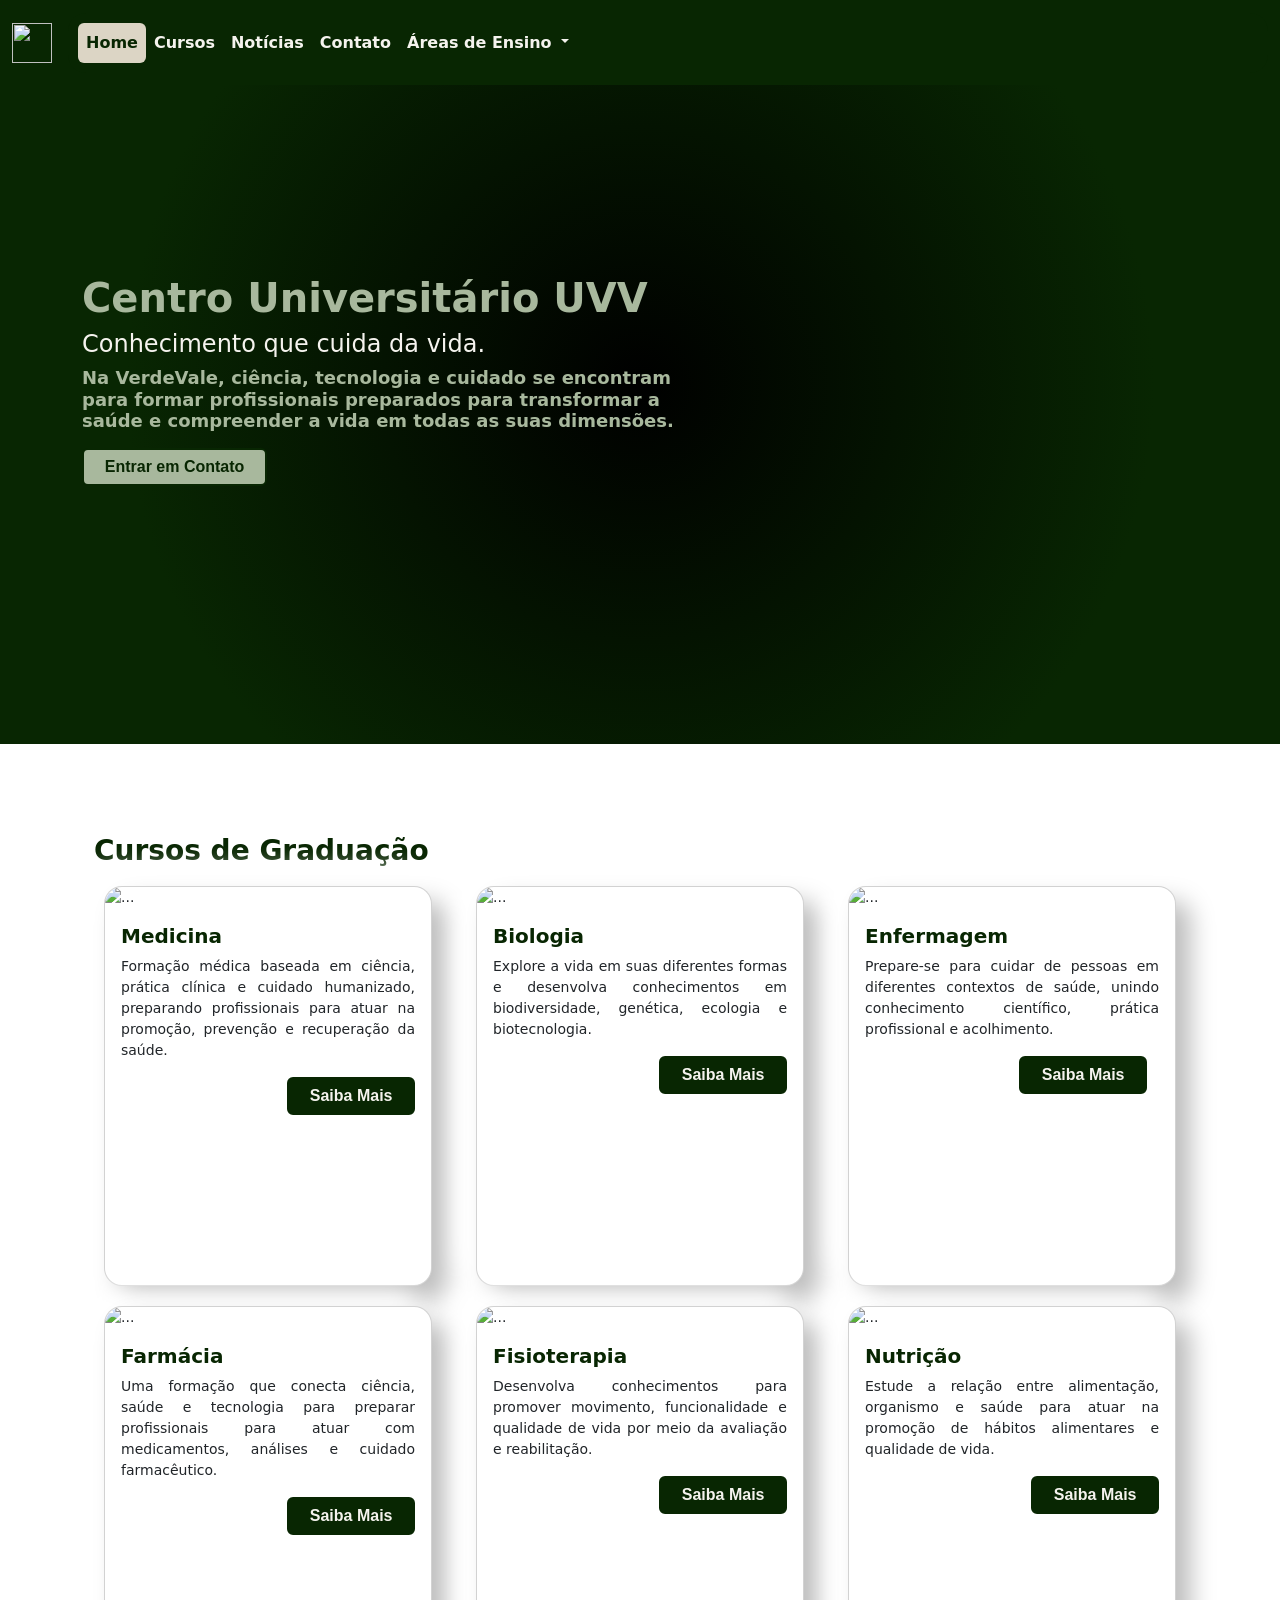
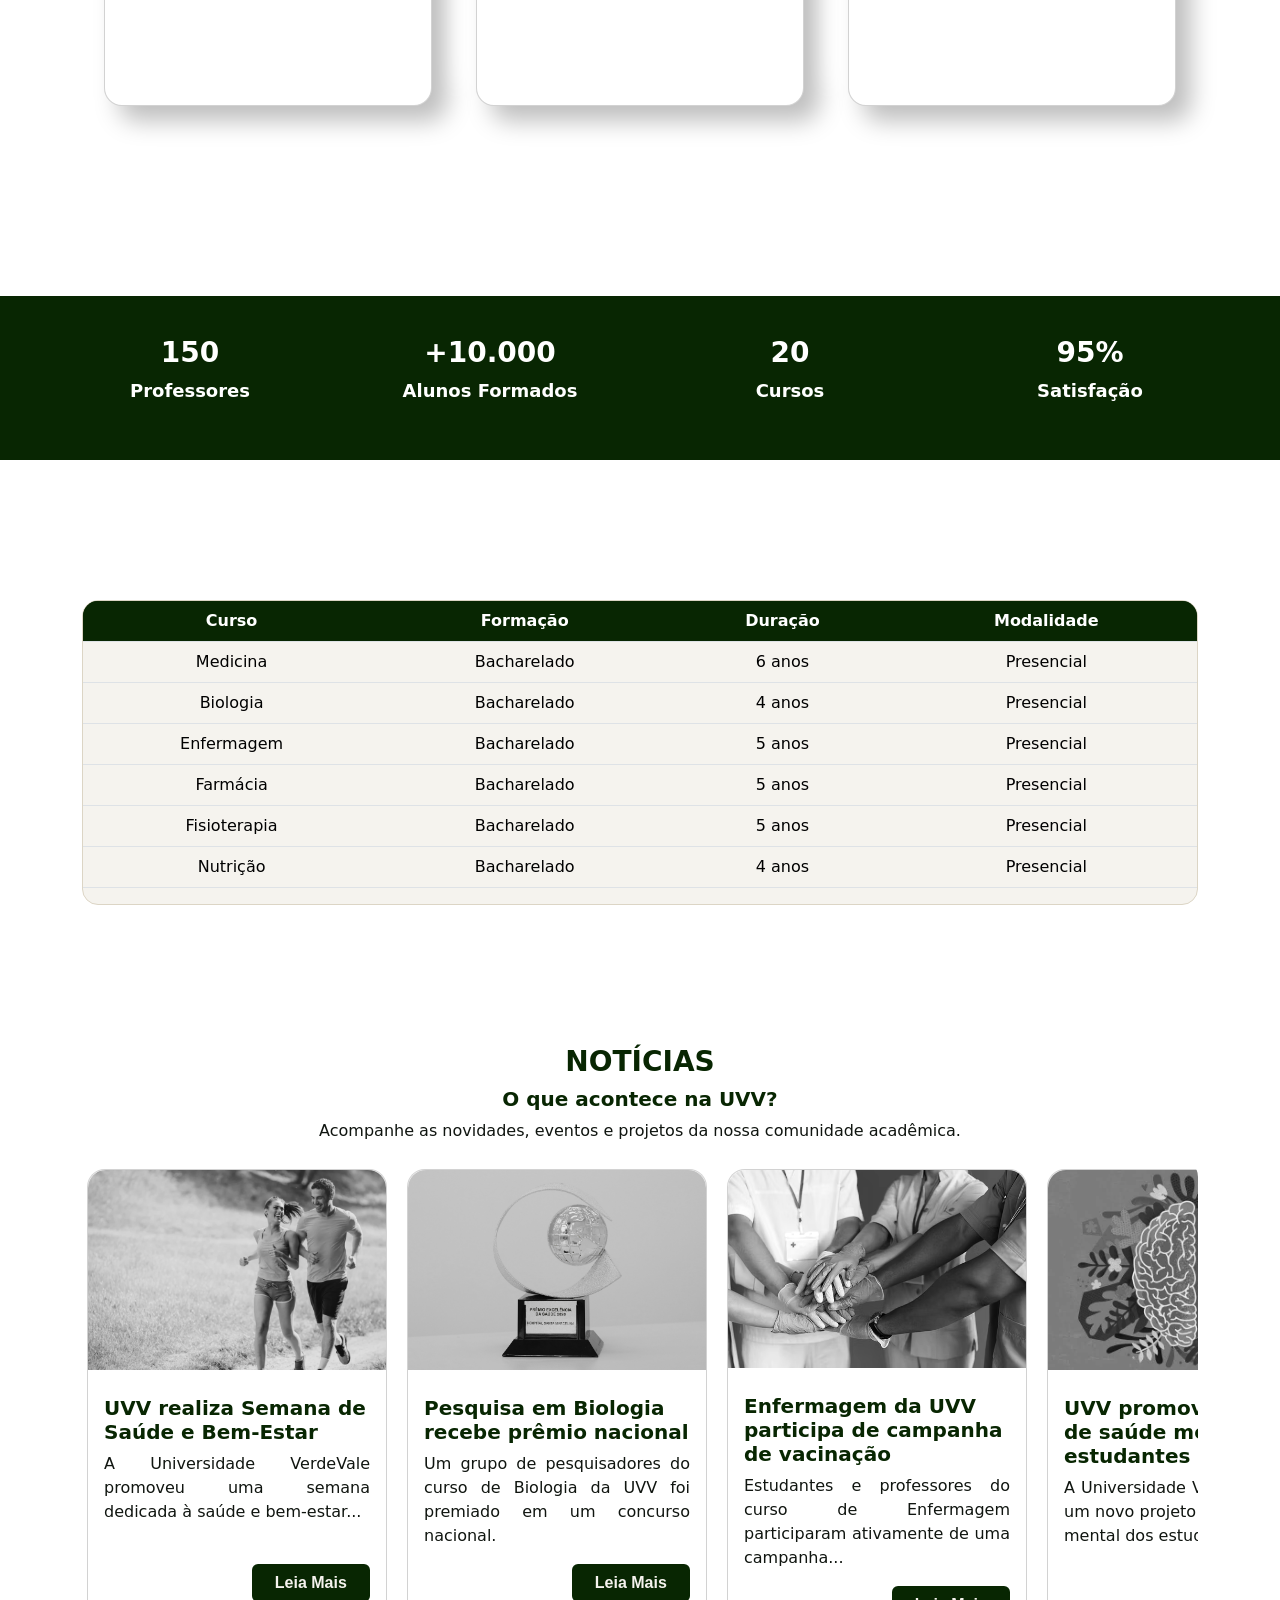
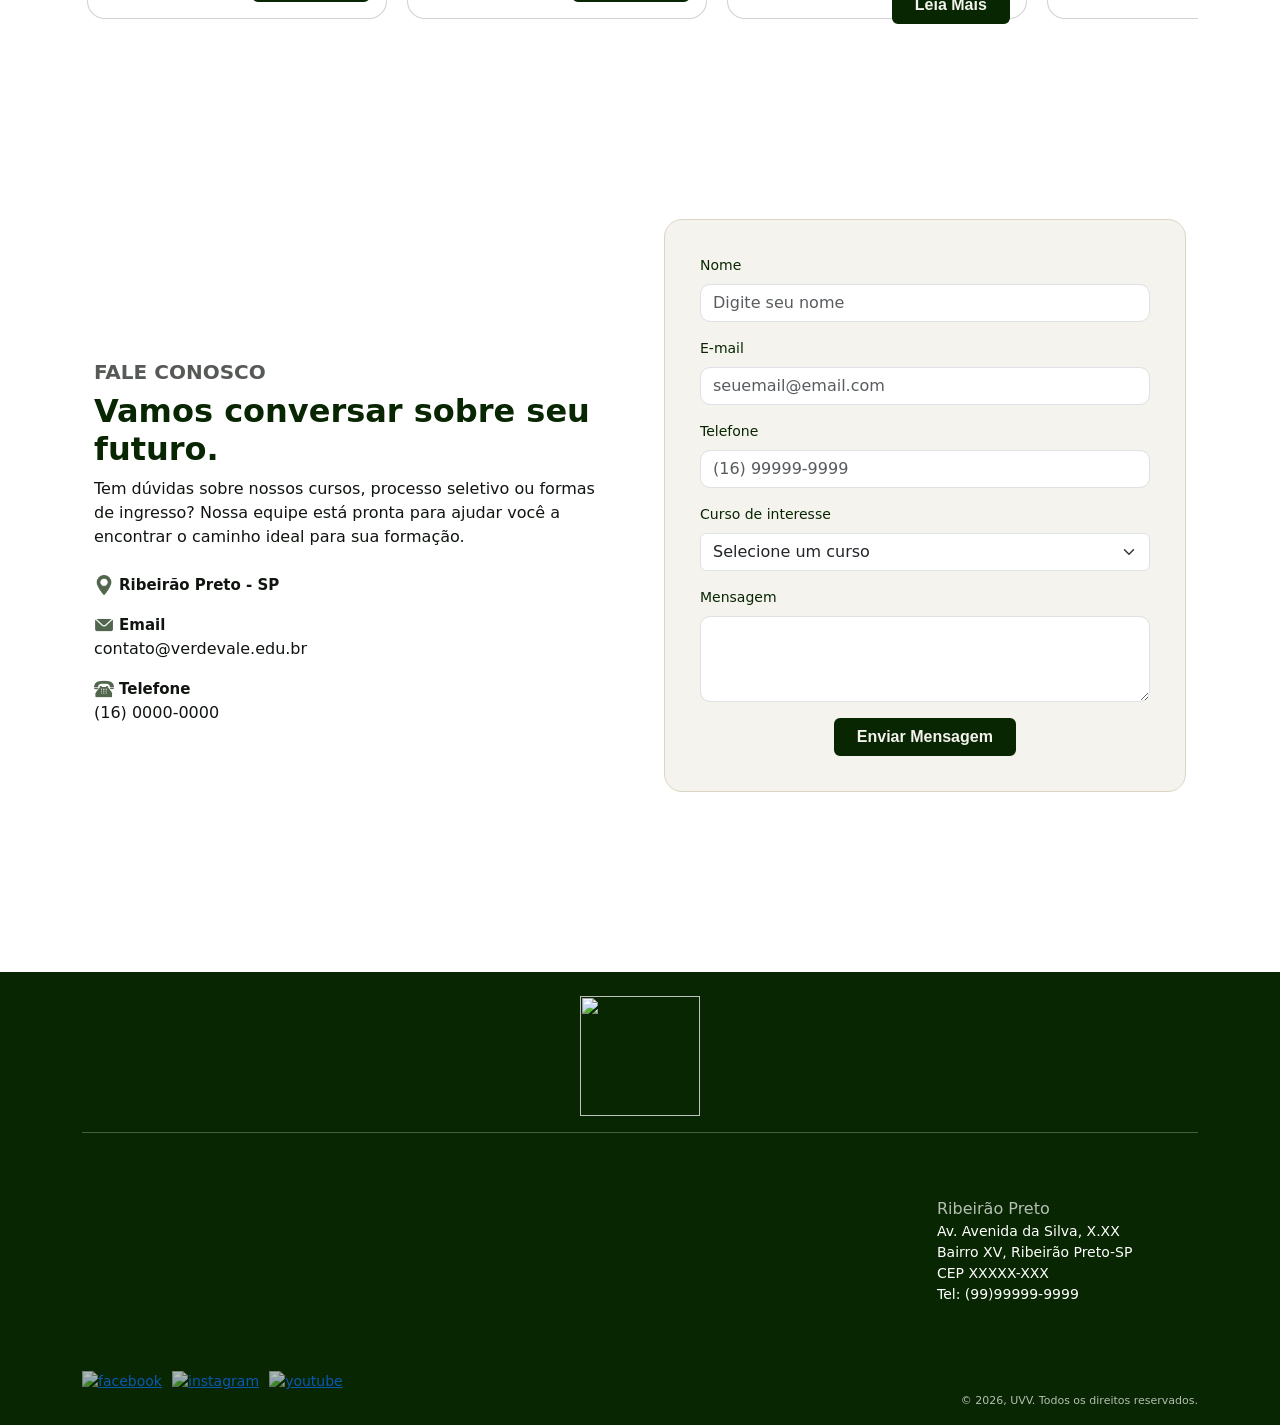
==== index.html @ 76b38386 "sessão notícias + alterações" ====
<!DOCTYPE html>
<html lang="pt-br">
<head>
    <meta charset="UTF-8">
    <meta name="viewport" content="width=device-width, initial-scale=1.0">
    <title>Universidade VerdeVale</title>

      <!--icon pagina-->
          <link rel="icon" type="image/x-icon" href="img/logo_transparent2.ico"/>

  <link rel="preconnect" href="https://fonts.googleapis.com">
  <link rel="preconnect" href="https://fonts.gstatic.com" crossorigin>
  <link href="https://fonts.googleapis.com/css2?family=Changa+One:ital@0;1&family=DM+Serif+Display:ital@0;1&display=swap" rel="stylesheet">

    <!--add bootstrap-->
        <link href="https://cdn.jsdelivr.net/npm/bootstrap@5.3.5/dist/css/bootstrap.min.css" rel="stylesheet" integrity="sha384-SgOJa3DmI69IUzQ2PVdRZhwQ+dy64/BUtbMJw1MZ8t5HZApcHrRKUc4W0kG879m7" crossorigin="anonymous">

        <!--add css -->
        <link rel="stylesheet" href="css/style.css">
</head>
<body>
    <!--navbar-->
    <nav class="navbar fixed-top navbar-expand-lg" id="navbar" data-bs-theme="dark">
  <div class="container-fluid">
    <a class="navbar-brand" href="index.html">
         <img src="img/logo_branca_nav.png" alt="" width="40" height="40"></a>
    <button class="navbar-toggler" type="button" data-bs-toggle="collapse" data-bs-target="#navbarNavDropdown" aria-controls="navbarNavDropdown" aria-expanded="false" aria-label="Toggle navigation">
      <span class="navbar-toggler-icon"></span>
    </button>
    <div class="collapse navbar-collapse" id="navbarNavDropdown">
      <ul class="navbar-nav nav-pills">
        <li class="nav-item">
          <a class="nav-link" aria-current="page" href="#home">Home</a>
        </li>
        <li class="nav-item">
          <a class="nav-link" href="#cursos">Cursos</a>
        </li>
        <li class="nav-item">
          <a class="nav-link" href="#noticias">Notícias</a>
        </li>
         <li class="nav-item">
          <a class="nav-link" href="#contato">Contato</a>
        </li>
        <li class="nav-item dropdown">
          <a class="nav-link dropdown-toggle" href="#" role="button" data-bs-toggle="dropdown" aria-expanded="false">
            Áreas de Ensino
          </a>
          <ul class="dropdown-menu">
            <li><a class="dropdown-item" href="#">Saúde</a></li>
          </ul>
        </li>
      </ul>
    </div>
    </div>
    </nav>
    <!--end navbar-->

    <div data-bs-spy="scroll" data-bs-target="#navbar" data-bs-offset="0" tabindex="0">
    <br/>


    <!--hero section-->
    <div class="hero-section" id="home">
        <div class="container">
            <div class="row align-itens-end">
                <div class="col-md-7">
                    <h1>Centro Universitário UVV</h1>
                    <h4>Conhecimento que cuida da vida.<h4>
                      <p>
                       Na VerdeVale, ciência, tecnologia e cuidado se encontram para formar profissionais preparados para transformar a saúde e compreender a vida em todas as suas dimensões.
                        </p>
                         <a href="#" class="btn btn-primary">Entrar em Contato</a>
                </div>
            </div>
        </div>
    </div>
    <!--end hero section-->

    <!--content-->
     <div class="container">

    <!--cursos -->
    <div class="cursos" id="cursos">

    <div class="container-fluid">
        <div class="row justify-content-center">
            <h3>Cursos de Graduação</h3>


            <!-- Medicina -->
            <div class="col-lg-4 col-md-6">
              <div class="card">
              <img src="img/medicina.jpg" class="card-img-top" alt="...">
              <div class="card-body">
             <h5 class="card-title">Medicina</h5>
             <p class="card-text">Formação médica baseada em ciência, prática clínica e cuidado humanizado, preparando profissionais para atuar na promoção, prevenção e recuperação da saúde.</p>
            <div class="row justify-content-end">
              <div class="col-auto">
             <a href="#" class="btn btn-primary" data-bs-toggle="modal" data-bs-target="#modalMed">Saiba Mais</a>
              </div>
            </div>
            </div>
        </div>
            </div>
            <!--Modal Medicinal-->
            <div class="modal" data-bs-theme="dark" id="modalMed">
                 <div class="modal-dialog modal-dialog-centered">
                <div class="modal-content">
                <div class="modal-header">
                 <h5 class="modal-title">Medicina</h5>
                     <button type="button" class="btn-close" data-bs-dismiss="modal" aria-label="Close"></button>
                 </div>
                <div class="modal-body">
                    <h6>Objetivos:</h6>
                  <p>Formar profissionais capazes de atuar na promoção da saúde, prevenção de doenças, diagnóstico, tratamento e acompanhamento de pacientes, com base científica, ética e humanizada.</p>
                  <h6>Carga Horária:</h6>
                  <p>6 anos — formação em período integral.</p>
                  <h6> Público-Alvo:</h6>
                  <p>Estudantes interessados em saúde, ciências médicas e cuidado com o ser humano, com disposição para uma formação prática e científica.</p>
                  <h6>Descrição:</h6>
                  <p>O curso de Medicina prepara o estudante para compreender o funcionamento do corpo humano, reconhecer diferentes condições de saúde e desenvolver habilidades para atuação em ambientes clínicos e hospitalares. A formação combina conhecimentos teóricos, atividades práticas e experiências de atendimento.</p>
                </div>
              </div>
              </div>
            </div>
            <!--end Modal Medicinal-->
            <!-- end Medicina -->

                <!-- Biologia -->
              <div class="col-lg-4 col-md-6">
              <div class="card">
              <img src="img/biologia.jpg" class="card-img-top" alt="...">
              <div class="card-body">
             <h5 class="card-title">Biologia</h5>
             <p class="card-text">Explore a vida em suas diferentes formas e desenvolva conhecimentos em biodiversidade, genética, ecologia e biotecnologia.</p>
             <div class="row justify-content-end align-items-end">
              <div class="col-auto">
             <a href="#" class="btn btn-primary" data-bs-toggle="modal" data-bs-target="#modalBio">Saiba Mais</a>
              </div>
            </div>
        </div>
            </div>
              </div>

              <!-- Modal Biologia -->
            <div class="modal" data-bs-theme="dark" id="modalBio">
            <div class="modal-dialog modal-dialog-centered">
             <div class="modal-content">
               <div class="modal-header">
                <h5 class="modal-title">Biologia</h5>
                <button type="button" class="btn-close"
                    data-bs-dismiss="modal"
                    aria-label="Close">
                </button>
            </div>
            <div class="modal-body">
                <h6>Objetivos:</h6>
                <p> Formar profissionais capazes de compreender os processos relacionados à vida, atuando em áreas como conservação ambiental, pesquisa, educação, genética, ecologia e biotecnologia.</p>
                <h6>Carga Horária:</h6>
                <p> 4 anos — formação em período integral.</p>
                <h6>Público-Alvo:</h6>
                <p>Estudantes interessados em ciência, natureza, meio ambiente, pesquisa e nos diferentes organismos e processos que compõem a vida.</p>
                <h6>Descrição:</h6>
                <p>O curso de Biologia proporciona uma formação ampla sobre os seres vivos e suas relações com o ambiente. O estudante desenvolve conhecimentos em áreas como zoologia, botânica, genética, microbiologia e ecologia, podendo seguir diferentes caminhos profissionais e acadêmicos.</p>
            </div>
        </div>
    </div>
</div>
        <!-- end Modal Biologia -->
        <!-- end Biologia -->

        <!-- Enfermagem -->
            <div class="col-lg-4 col-md-6">
              <div class="card">
              <img src="img/enfermagem.jpg" class="card-img-top" alt="...">
              <div class="card-body">
             <h5 class="card-title">Enfermagem</h5>
             <p class="card-text">Prepare-se para cuidar de pessoas em diferentes contextos de saúde, unindo conhecimento científico, prática profissional e acolhimento.</p>
             <div class="container">
            <div class="row justify-content-end">
              <div class="col-auto">
             <a href="#" class="btn btn-primary"data-bs-toggle="modal" data-bs-target="#modalEnf">Saiba Mais</a>
              </div>
             </div>
            </div>
        </div>
            </div>
            </div>

            <!-- Modal Enfermagem -->
        <div class="modal" data-bs-theme="dark" id="modalEnf">
            <div class="modal-dialog modal-dialog-centered">
                <div class="modal-content">
                 <div class="modal-header">
                    <h5 class="modal-title">Enfermagem</h5>
                    <button type="button" class="btn-close"
                        data-bs-dismiss="modal"
                        aria-label="Close">
                     </button>
            </div>
            <div class="modal-body">
                <h6>Objetivos:</h6>
                <p>Formar profissionais preparados para prestar assistência integral à saúde, atuando na prevenção de doenças, promoção da saúde, recuperação e cuidado de 		pacientes.</p>
                <h6>Carga Horária:</h6>
                <p> 5 anos — formação em período integral.</p>
                <h6>Público-Alvo:</h6>
                <p>Estudantes que desejam trabalhar diretamente com o cuidado à saúde e que valorizam o conhecimento científico, a responsabilidade e o atendimento 			humanizado.</p>
                <h6>Descrição:</h6>
                <p>A graduação em Enfermagem prepara o estudante para atuar em diferentes níveis de atenção à saúde. A formação envolve conhecimentos científicos, técnicas de assistência, gestão e práticas de cuidado, desenvolvendo profissionais preparados para diferentes contextos de atuação.</p>
              </div>
            </div>
          </div>
        </div>
        <!-- end Modal Enfermagem -->
        <!-- end Enfermagem -->

             <!-- Farmácia -->
              <div class="col-lg-4 col-md-6">
              <div class="card">
              <img src="img/farmacia.jpg" class="card-img-top" alt="...">
              <div class="card-body">
             <h5 class="card-title">Farmácia</h5>
             <p class="card-text">Uma formação que conecta ciência, saúde e tecnologia para preparar profissionais para atuar com medicamentos, análises e cuidado farmacêutico.</p>
             <div class="row justify-content-end">
              <div class="col-auto">
             <a href="#" class="btn btn-primary" data-bs-toggle="modal" data-bs-target="#modalFarmacia">Saiba Mais</a>
              </div>
            </div>
        </div>
            </div>
              </div>

              <!-- Modal Farmácia -->
        <div class="modal" data-bs-theme="dark" id="modalFarmacia">
         <div class="modal-dialog modal-dialog-centered">
         <div class="modal-content">
            <div class="modal-header">
                <h5 class="modal-title">Farmácia</h5>
                <button type="button" class="btn-close"
                    data-bs-dismiss="modal"
                    aria-label="Close">
                </button>
            </div>
            <div class="modal-body">
                <h6>Objetivos:</h6>
                <p>Formar profissionais capazes de atuar na área de medicamentos, análises clínicas, saúde pública, indústria farmacêutica e atenção à saúde.</p>
                <h6>Carga Horária:</h6>
                <p>5 anos — formação em período integral.</p>
                <h6>Público-Alvo:</h6>
                <p>Estudantes interessados em química, biologia, medicamentos, saúde e tecnologia aplicada às ciências farmacêuticas.</p>
                <h6>Descrição:</h6>
                <p>O curso de Farmácia integra conhecimentos de química, biologia e saúde para preparar profissionais para diferentes áreas do setor farmacêutico. Durante a graduação, o estudante desenvolve conhecimentos sobre medicamentos, análises, produção e assistência farmacêutica.</p>
            </div>
               </div>
             </div>
            </div>
               <!-- end Modal Farmácia -->
               <!-- end Farmácia -->

               <!-- Fisioterapia -->
            <div class="col-lg-4 col-md-6">
              <div class="card">
              <img src="img/fisioterapia.jpg" class="card-img-top" alt="...">
              <div class="card-body">
             <h5 class="card-title">Fisioterapia</h5>
             <p class="card-text">Desenvolva conhecimentos para promover movimento, funcionalidade e qualidade de vida por meio da avaliação e reabilitação.</p>
             <div class="row justify-content-end">
              <div class="col-auto">
             <a href="#" class="btn btn-primary" data-bs-toggle="modal" data-bs-target="#modalFisio">Saiba Mais</a>
              </div>
            </div>
        </div>
            </div>
            </div>

            <!-- Modal Fisioterapia -->
            <div class="modal" data-bs-theme="dark" id="modalFisio">
            <div class="modal-dialog modal-dialog-centered">
            <div class="modal-content">
            <div class="modal-header">
                <h5 class="modal-title">Fisioterapia</h5>
                <button type="button" class="btn-close"
                    data-bs-dismiss="modal"
                    aria-label="Close">
                </button>
            </div>
            <div class="modal-body">
                <h6>Objetivos:</h6>
                <p>Formar profissionais capazes de avaliar, prevenir e tratar alterações relacionadas ao movimento e à funcionalidade do corpo humano, contribuindo para a qualidade de vida dos pacientes.</p>
                <h6>Carga Horária:</h6>
                <p>5 anos — formação em período integral.</p>
                <h6>Público-Alvo:</h6>
                <p>Estudantes interessados em anatomia, movimento humano, saúde, reabilitação e qualidade de vida.</p>
                <h6>Descrição:</h6>
                <p>A graduação em Fisioterapia oferece conhecimentos sobre o funcionamento do corpo e os mecanismos relacionados ao movimento. O estudante desenvolve habilidades para atuar na prevenção e recuperação de alterações funcionais, utilizando diferentes técnicas e recursos terapêuticos.</p>
                 </div>
                </div>
                </div>
            </div>
             <!-- end Modal Fisioterapia -->
             <!-- end Fisioterapia -->

             <!-- Nutrição -->
             <div class="col-lg-4 col-md-6">
              <div class="card">
              <img src="img/nutricao2.jpg" class="card-img-top" alt="...">
              <div class="card-body">
             <h5 class="card-title">Nutrição</h5>
             <p class="card-text">Estude a relação entre alimentação, organismo e saúde para atuar na promoção de hábitos alimentares e qualidade de vida.</p>
              <div class="row justify-content-end">
              <div class="col-auto">
             <a href="#" class="btn btn-primary" data-bs-toggle="modal" data-bs-target="#modalNutri">Saiba Mais</a>
              </div>
            </div>
        </div>
            </div>
             </div>

             <!-- Modal Nutrição -->
        <div class="modal" data-bs-theme="dark" id="modalNutri">
        <div class="modal-dialog modal-dialog-centered">
        <div class="modal-content">
            <div class="modal-header">
                <h5 class="modal-title">Nutrição</h5>
                <button type="button" class="btn-close"
                    data-bs-dismiss="modal"
                    aria-label="Close">
                </button>
            </div>
            <div class="modal-body">
                <h6>Objetivos:</h6>
                <p> Formar profissionais capazes de compreender a relação entre alimentação, nutrientes e saúde, atuando na promoção da qualidade de vida e na prevenção de doenças relacionadas à alimentação.</p>
                <h6>Carga Horária:</h6>
                <p>4 anos — formação em período integral.</p>
                <h6>Público-Alvo:</h6>
                <p>Estudantes interessados em alimentação, saúde, ciência, comportamento alimentar e promoção da qualidade de vida.</p>
                <h6>Descrição:</h6>
                <p>O curso de Nutrição aborda a relação entre alimentação e saúde em diferentes fases da vida. A formação envolve conhecimentos sobre nutrientes, avaliação nutricional, planejamento alimentar, segurança dos alimentos e educação nutricional, preparando o estudante para diferentes áreas de atuação.</p>
            </div>
            </div>
            </div>
        </div>
              <!-- end Modal Nutrição -->
              <!-- end Nutrição -->

        </div>
    </div>
    </div>
    <!--end cursos-->

     </div>

    <!--indicadores-->
    <div class="indicadores">
    <div class="container-fluid" id="ind">
        <div class="row justify-content-center align-items-center text-center">
            <div class="col-xl-3 col-sm-6">
                      <h3>150</h3>
                <p>Professores</p>
            </div>
            <div class="col-xl-3 col-sm-6">
                      <h3>+10.000</h3>
                <p>Alunos Formados</p>
            </div>
            <div class="col-xl-3 col-sm-6">
                      <h3>20</h3>
                <p>Cursos</p>
            </div>
            <div class="col-xl-3 col-sm-6">
                      <h3>95%</h3>
                <p>Satisfação</p>
            </div>

        </div>
    </div>
    </div>
    <!--end indicadores-->

    <div class="container">

    <!--Consulta de Cursos-->
   <div class="tableCursos">
    <div class="table-responsive">
        <table class="table table-hover text-center">
            <thead>
                <tr>
                    <th scope="col">Curso</th>
                    <th scope="col">Formação</th>
                    <th scope="col">Duração</th>
                    <th scope="col">Modalidade</th>
                </tr>
            </thead>

            <tbody>
                <tr>
                    <td>Medicina</td>
                    <td>Bacharelado</td>
                    <td>6 anos</td>
                    <td>Presencial</td>
                </tr>

                <tr>
                    <td>Biologia</td>
                    <td>Bacharelado</td>
                    <td>4 anos</td>
                    <td>Presencial</td>
                </tr>

                <tr>
                    <td>Enfermagem</td>
                    <td>Bacharelado</td>
                    <td>5 anos</td>
                    <td>Presencial</td>
                </tr>

                <tr>
                    <td>Farmácia</td>
                    <td>Bacharelado</td>
                    <td>5 anos</td>
                    <td>Presencial</td>
                </tr>

                <tr>
                    <td>Fisioterapia</td>
                    <td>Bacharelado</td>
                    <td>5 anos</td>
                    <td>Presencial</td>
                </tr>

                <tr>
                    <td>Nutrição</td>
                    <td>Bacharelado</td>
                    <td>4 anos</td>
                    <td>Presencial</td>
                </tr>
            </tbody>
        </table>
    </div>
</div>
         <!--end consulta de cursos-->

          </div>

 <!-- notícias -->
<div class="noticias" id="noticias">

    <div class="container">

        <div class="text-center">
            <h3>NOTÍCIAS</h3>
            <h5>O que acontece na UVV?</h5>
            <p>
                Acompanhe as novidades, eventos e projetos
                da nossa comunidade acadêmica.
            </p>
        </div>

        <div class="noticias-container">

            <div class="noticia-col">
                <div class="card">
                    <img src="img/noticia01.png"
                         class="card-img-top"
                         alt="Semana de Saúde e Bem-Estar">
                    <div class="card-body align-items-end d-flex flex-column">
                        <h5 class="card-title">
                            UVV realiza Semana de Saúde e Bem-Estar
                        </h5>
                        <p class="card-text">
                            A Universidade VerdeVale promoveu uma semana
                            dedicada à saúde e bem-estar...
                        </p>
                        <a href="#" class="btn">
                            Leia Mais
                        </a>
                    </div>
                </div>
            </div>


            <div class="noticia-col">
                <div class="card">
                    <img src="img/noticia02.png"
                         class="card-img-top"
                         alt="Pesquisa em Biologia">
                    <div class="card-body align-items-end d-flex flex-column">
                        <h5 class="card-title">
                            Pesquisa em Biologia recebe prêmio nacional
                        </h5>
                        <p class="card-text">
                            Um grupo de pesquisadores do curso de Biologia
                            da UVV foi premiado em um concurso nacional.
                        </p>
                        <a href="#" class="btn">
                            Leia Mais
                        </a>
                    </div>
                </div>
            </div>


            <div class="noticia-col">
                <div class="card">
                    <img src="img/noticia03.png"
                         class="card-img-top"
                         alt="Campanha de vacinação">
                    <div class="card-body align-items-end d-flex flex-column">
                        <h5 class="card-title">
                            Enfermagem da UVV participa de campanha de vacinação
                        </h5>
                        <p class="card-text">
                            Estudantes e professores do curso de Enfermagem
                            participaram ativamente de uma campanha...
                        </p>
                        <a href="#" class="btn">
                            Leia Mais
                        </a>
                    </div>
                </div>
            </div>


            <div class="noticia-col">
                <div class="card">
                    <img src="img/noticia04.png"
                         class="card-img-top"
                         alt="Notícia">
                    <div class="card-body align-items-end d-flex flex-column">
                        <h5 class="card-title">
                            UVV promove projeto de saúde mental para estudantes
                        </h5>
                        <p class="card-text">
                            A Universidade VerdeVale iniciou um novo projeto voltado
                            à saúde mental dos estudantes...
                        </p>
                        <a href="#" class="btn">
                            Leia Mais
                        </a>
                    </div>
                </div>
            </div>


            <div class="noticia-col">
                <div class="card">
                    <img src="img/noticia05.png"
                         class="card-img-top"
                         alt="Pesquisa em Biologia">
                    <div class="card-body align-items-end d-flex flex-column">
                        <h5 class="card-title">
                            UVV realiza Feira de Saúde aberta à comunidade
                        </h5>
                        <p class="card-text">
                             Estudantes e professores da UVV participaram de uma
                            Feira de Saúde com orientações sobre...
                        </p>
                        <a href="#" class="btn">
                            Leia Mais
                        </a>
                    </div>
                </div>
            </div>


            <div class="noticia-col">
                <div class="card">
                    <img src="img/noticia06.png"
                         class="card-img-top"
                         alt="Campanha de vacinação">
                    <div class="card-body align-items-end d-flex flex-column">
                        <h5 class="card-title">
                            UVV lança programa de atividade física para estudantes
                        </h5>
                        <p class="card-text">
                            A Universidade VerdeVale lançou um programa de atividades
                             físicas para incentivar hábitos saudáveis...
                        </p>
                        <a href="#" class="btn">
                            Leia Mais
                        </a>
                    </div>
                </div>
            </div>

        </div>
    </div>
</div>
<!-- fim notícias -->

   <div class="container">


        <!-- Contato -->
<div class="formulario" id="contato">
    <div class="container">
        <div class="row align-items-center g-5">

            <!-- Informações -->
            <div class="col-lg-6">
                <h5>FALE CONOSCO</h5>

                <h2>Vamos conversar sobre seu futuro.</h2>

                <p>
                    Tem dúvidas sobre nossos cursos, processo seletivo ou
                    formas de ingresso? Nossa equipe está pronta para ajudar
                    você a encontrar o caminho ideal para sua formação.
                </p>

                <div class="mt-4">
                    <p><a><img class="img-icon-social" src="img/endereco.png" alt="endereco" height="20" width="20">Ribeirão Preto - SP</a></p>

                    <p><a><img class="img-icon-social" src="img/email.png" alt="email" height="20" width="20">Email</a><br>
                    contato@verdevale.edu.br</p>

                    <p><a><img class="img-icon-social" src="img/telefone.png" alt="telefone" height="20" width="20">Telefone</a><br>
                    (16) 0000-0000</p>
                </div>
            </div>

            <!-- Formulário -->
            <div class="col-lg-6">
                <form>
                    <div class="mb-3">
                        <label for="InputName" class="form-label">
                            Nome
                        </label>
                        <input 
                            type="text" 
                            class="form-control" 
                            id="InputName"
                            placeholder="Digite seu nome"
                            required>
                    </div>

                    <div class="mb-3">
                        <label for="InputEmail" class="form-label">
                            E-mail
                        </label>

                        <input 
                            type="email" 
                            class="form-control" 
                            id="InputEmail"
                            placeholder="seuemail@email.com"
                            required>
                    </div>

                    <div class="mb-3">
                        <label for="inputTelefone" class="form-label">
                            Telefone
                        </label>

                        <input 
                            type="tel" 
                            class="form-control" 
                            id="inputTelefone"
                            placeholder="(16) 99999-9999"
                            required>
                    </div>

                    <div class="mb-3">
                        <label for="inputCurso" class="form-label">
                            Curso de interesse
                        </label>

                        <select 
                            class="form-select" 
                            id="inputCurso"
                            required>

                            <option value="" selected disabled>
                                Selecione um curso
                            </option>

                            <option value="medicina">
                                Medicina
                            </option>

                            <option value="biologia">
                                Biologia
                            </option>

                            <option value="enfermagem">
                                Enfermagem
                            </option>

                            <option value="farmacia">
                                Farmácia
                            </option>

                            <option value="fisioterapia">
                                Fisioterapia
                            </option>

                            <option value="nutricao">
                                Nutrição
                            </option>

                        </select>
                    </div>

                    <div class="mb-3">
                        <label for="FormControlTextarea" class="form-label">
                            Mensagem
                        </label>

                        <textarea 
                            class="form-control" 
                            id="FormControlTextarea"
                            rows="3"
                            placeholder="Como podemos ajudar?">
                        </textarea>
                    </div>
                     <div class="alinhar text-center">
                      
                    <button type="submit" class="btn btn-primary">
                        Enviar Mensagem
                    </button>
                     </div>
                </form>

            </div>

        </div>
    </div>
</div>
<!-- End contato -->
 </div>

    </div>

    <!--footer-->
    <footer>
      <div class="container">
        <div class="row justify-content-center">
          <div class="col-auto">
            <br>
            <img src="img/logo_branca.png" alt="" width="120" height="120">
          </div>  
        </div>
        <hr/>
        <br/><br/>

        <div class="row justify-content-end">
          <div class="col-lg-3 col-md-4 col-sm-6">
            <h7>Ribeirão Preto</h7>
            <p>Av. Avenida da Silva, X.XX<br>
            Bairro XV, Ribeirão Preto-SP<br>
            CEP XXXXX-XXX<br>
            Tel: (99)99999-9999</p>
          </div>
        </div>
        <br/><br/>
        <div class="row justify-content-end align-items-end">
          <div class="col-12">
                  <a href=""><img class="img-icon-social" src="img/facebook.png" alt="facebook" width="20px" height="20px"></a>
                  <a href=""><img class="img-icon-social" src="img/instagram.png" alt="instagram" width="18px" height="18px"></a>
                  <a href=""><img class="img-icon-social" src="img/youtube.png" alt="youtube" width="20px" height="20px"></a>
          </div>
          <div class="col-auto">
          <p class="p-rights">©  2026, UVV. Todos os direitos reservados.</p>
          </div>
        </div>
      </div>
    </footer>


 
    <script src="https://cdn.jsdelivr.net/npm/@popperjs/core@2.11.8/dist/umd/popper.min.js" integrity="sha384-I7E8VVD/ismYTF4hNIPjVp/Zjvgyol6VFvRkX/vR+Vc4jQkC+hVqc2pM8ODewa9r" crossorigin="anonymous"></script>
    <script src="https://cdn.jsdelivr.net/npm/bootstrap@5.3.8/dist/js/bootstrap.min.js" integrity="sha384-G/EV+4j2dNv+tEPo3++6LCgdCROaejBqfUeNjuKAiuXbjrxilcCdDz6ZAVfHWe1Y" crossorigin="anonymous"></script>
</body>
</html>
---- css/style.css ----
:root {
    --cor-primaria: #082602;
    --cor-secundaria: #71856A;
    --cor-destaque: #A8B89D;
    --cor-fundo: #F5F3EE;
    --cor-texto: #101510;


}

body{
    background-color: white;
    color: var(--cor-texto);
    font-weight: 400;
    font-family:system-ui, -apple-system, BlinkMacSystemFont, 'Segoe UI', Roboto, Oxygen, Ubuntu, Cantarell, 'Open Sans', 'Helvetica Neue', sans-serif
}


h1, h2, h3{
  font-weight: bold;
  color: var(--cor-primaria);
}

.hero-section{
    width: 100%;
    height: 80vh;
    align-items: center;
    display: flex;
    background: #082602;
    background: radial-gradient(circle, rgba(8, 38, 2, 1) 0%, rgba(0, 0, 0, 1) 0%, rgba(8, 38, 2, 1) 70%, rgba(8, 38, 2, 1) 100%, rgba(0, 0, 0, 1) 70%);
    position: relative;
}

.hero-section::before{
    /*background-image: url('../img/campus.jpg');*/
    background-repeat: no-repeat;
    background-size: cover;
    background-position: center;
    opacity: 1;
    content: "";
    z-index: -1;
    inset: 0;
    position: absolute;
}

.hero-section .btn{
background-color: var(--cor-destaque);
color: var(--cor-primaria);
}
.hero-section .btn:hover{
    color: var(--cor-destaque);
    background-color: var(--cor-primaria);
    border-color: var(--cor-primaria);
}

 .hero-section p{
    color: var(--cor-destaque);
    font-weight: bolder;
    font-size: large;
}

.hero-section h1{
    color: var(--cor-destaque);
}

.hero-section h4{
    color: var(--cor-fundo);
}
.cursos{
    padding: 90px 0px;
}

.cursos .card{
    font-size: 14px;
    width: auto;
    height:auto;
    min-height: 400px;
    margin: 10px;
    text-align: justify;
    border-radius: 18px;
    background: #ffffff;
    box-shadow: 15px 15px 25px #bebebe,
             -15px -15px 25px #ffffff;
}

.cursos .modal-content{
     width: auto;
     height: auto;
     border-radius: 18px;
     font-size: 14px;   
     text-align: justify;
     background-color: var(--cor-fundo);
     color: var(--cor-texto);
}
.cursos .modal-header{
    background-color: var(--cor-primaria);
    border-radius: 18px 18px 0px 0px;
    color: var(--cor-fundo);
    font-weight: bold;
}

.cursos .modal-content h6{
    color: var(--cor-primaria);
    font-weight: bold;
}

.card-img-top{
    height: auto;
    width: auto;
    border-radius: 18px 18px 0px 0px;
}

.btn{
 appearance: none;
 background-color: transparent;
 background-color: var(--cor-primaria);
 border: 0.125em solid var(--cor-primaria);
 box-sizing: border-box;
 color: var(--cor-fundo);
 cursor: pointer;
 display: inline-block;
 font-family: Roobert,-apple-system,BlinkMacSystemFont,"Segoe UI",Helvetica,Arial,sans-serif,"Apple Color Emoji","Segoe UI Emoji","Segoe UI Symbol";
 font-size: 16px;
 font-weight: 600;
 line-height: normal;
 padding: 0.5em 1.3em;
 text-align: center;
 text-decoration: none;
 transition: all 300ms cubic-bezier(.23, 1, 0.32, 1);
 user-select: none;
 -webkit-user-select: none;
 touch-action: manipulation;
 will-change: transform;
}


.btn:hover {
 color: var(--cor-primaria);
 background-color: var(--cor-secundaria);
 box-shadow: rgba(0, 0, 0, 0.25) 0 8px 15px;
 transform: translateY(-2px);
 border-color: var(--cor-secundaria);
}

.btn:active {
 box-shadow: none;
 transform: translateY(0);
}

.navbar{
    background-color: var(--cor-primaria);
    height: 85px;
}

.dropdown-menu, .dropdown-item:hover{
    background-color: var(--cor-primaria);
}

.nav-pills .nav-link.active {
    background-color: #DCD5C5;
    color: var(--cor-primaria);

}

.navbar a{
    color: var(--cor-fundo);
    font-weight: bold;
}

.navbar .collapse{
    background-color: var(--cor-primaria);
    padding: 10px;
    border-radius: 18px;
}

.navbar a:hover{
    color: var(--cor-destaque);
}

.indicadores{
    margin: 90px 0px;
    color: white;
    font-size: large;
    font-weight: bold;
    background-color: var(--cor-primaria);
    padding: 40px;
}

.card-title{
    color: var(--cor-primaria);
    font-weight: 700;
}

#contato{
    margin: 90px 0px;
}

#contato a{
    color: var(--cor-texto);
    font-weight: bold;
    font-size: 15px;
}

form{
    border: 1px solid #dcd5c5;
    background-color: var(--cor-fundo);
    color: var(--cor-primaria);
    border-radius: 18px;
    padding: 35px;
    font-weight: 500;
    font-size: 14px;
    margin: 0px 0px 90px 0px;
    width: auto;

}

.indicadores h3{
    color: white;
}


form .btn{
    width: auto;
}
form .form-control{
    border-radius: 10px;
}

footer, footer h5{
    background-color: var(--cor-primaria);
    color: white;
}

footer p, a{
    font-size: 14px;
    font-weight: 400;
}

.p-rights{
    font-size: 11px;
    opacity: 0.7;
}
footer h7{
    opacity: 0.7;
}

.img-icon-social{
    margin-right: 5px;
    opacity: 0.7;
}

.table{
    border-radius: 18px;
}

.tableCursos {
    border-radius: 16px;
    overflow: hidden;
    border: 1px solid #dcd5c5;
    background-color: var(--cor-fundo);
    margin: 140px 0px 50px 0px;
}

.tableCursos thead {
    background-color: var(--cor-primaria);
    color: white;
}

.tableCursos thead th {
    background-color: var(--cor-primaria);
    color: white;
}

.tableCursos tbody tr td{
    background-color: var(--cor-fundo);
    cursor: default;
}

#contato h5{
    color: var(--cor-texto);
    font-weight: bolder;
    opacity: 0.7;
}


.noticias {
    padding: 90px 0;
}

.noticias h3 {
    color: #082602;
    font-weight: 700;
}

.noticias h5 {
    color: #082602;
    font-weight: 700;
}

.noticias-container {
    display: flex;
    flex-wrap: nowrap;
    gap: 20px;
    overflow-x: auto;
    overflow-y: hidden;
    padding: 10px 5px 20px;
    scroll-behavior: smooth;
    cursor: pointer;
    scrollbar-width: thin;
    border-radius: 18px;
}


.noticias-container::-webkit-scrollbar {
    height: 8px;
}

.noticias-container::-webkit-scrollbar-thumb {
    background: #082602;
    border-radius: 10px;
}

.noticia-col {
    flex: 0 0 300px;
}

.noticias .card {
    width: 100%;
    height: 450px;
    border-radius: 18px;
    background-color: white;
    transition: transform 0.3s ease;
}

.noticias .card:hover {
    transform: translateY(-5px);
}

.noticias .card-body {
    display: flex;
    flex-direction: column;
    flex: 1;
}

.noticias .card-body .btn {
    margin-top: auto;
    align-self: flex-end;
}


.noticias .card-img-top {
    width: 100%;
    height: 200px;
    object-fit: cover;
    border-radius: 18px 18px 0 0;
}

.noticias .card-title {
    color: #082602;
    margin-top: 10px;
    font-weight: 700;
}

.noticias .card-text {
    color: var(--cor-texto);
    text-align: justify;
}

@media (max-width: 768px) {
    .noticia-col {
        width: 250px;
    }

    .noticias .card-img-top {
        height: 160px;
    }

    .noticias .card {
        height: 350px;
    }

    p, a, .card-text, td {
        font-size: 12px !important;
    }
    h1,h2,h3,h4,h5,h6,h7{
        font-size: 18px;
    }
}
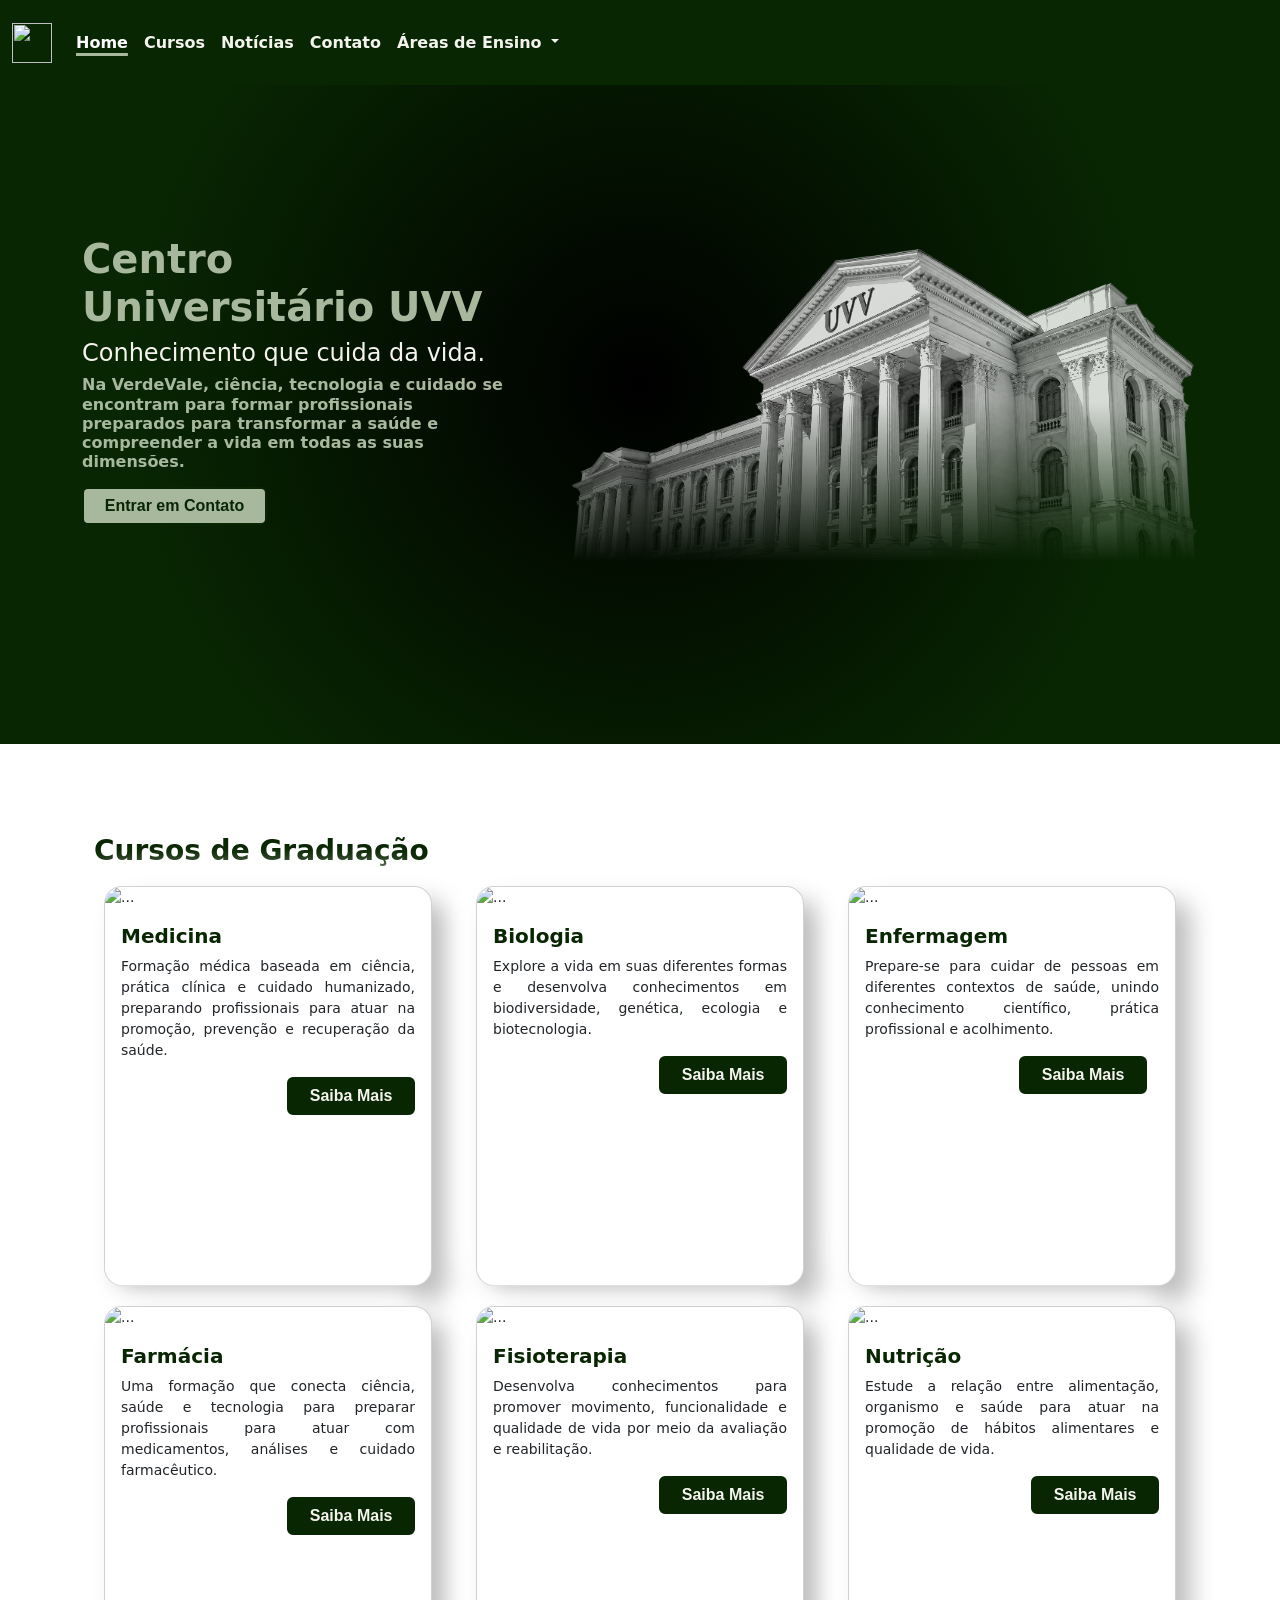
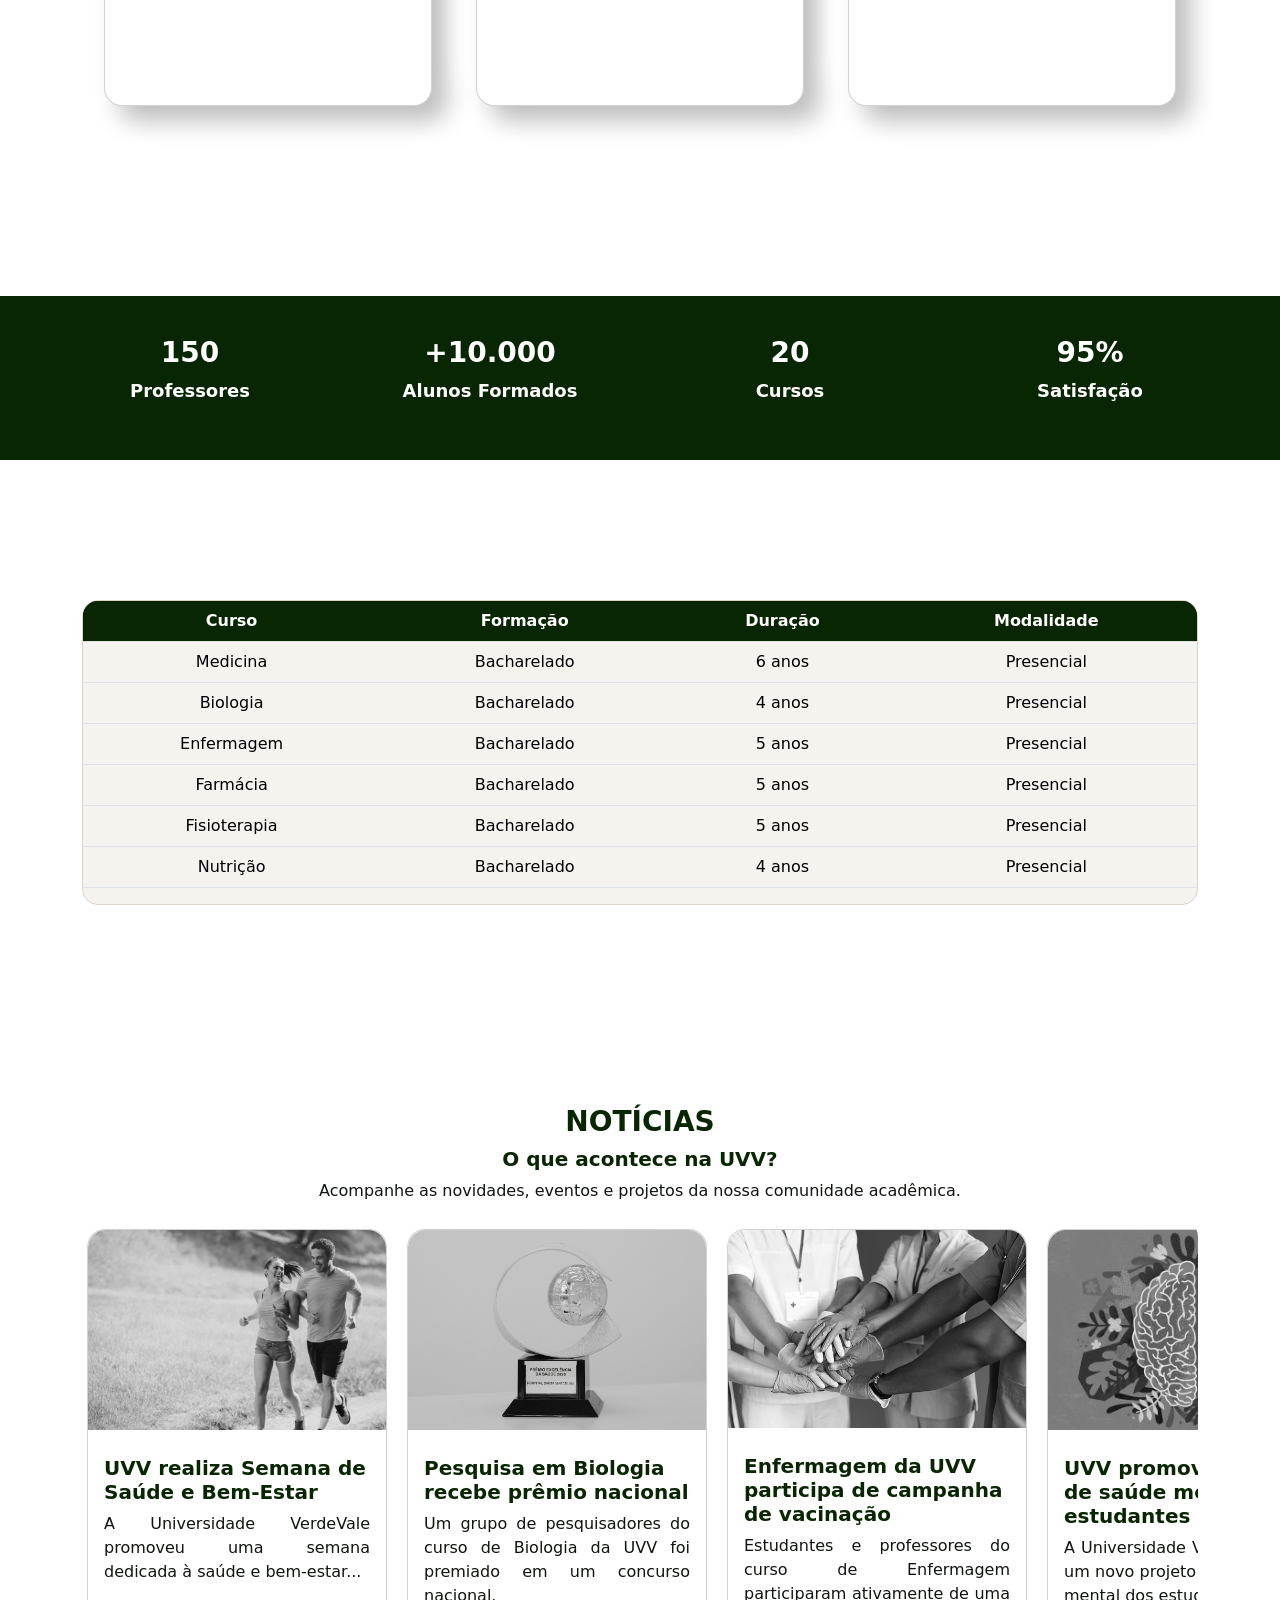
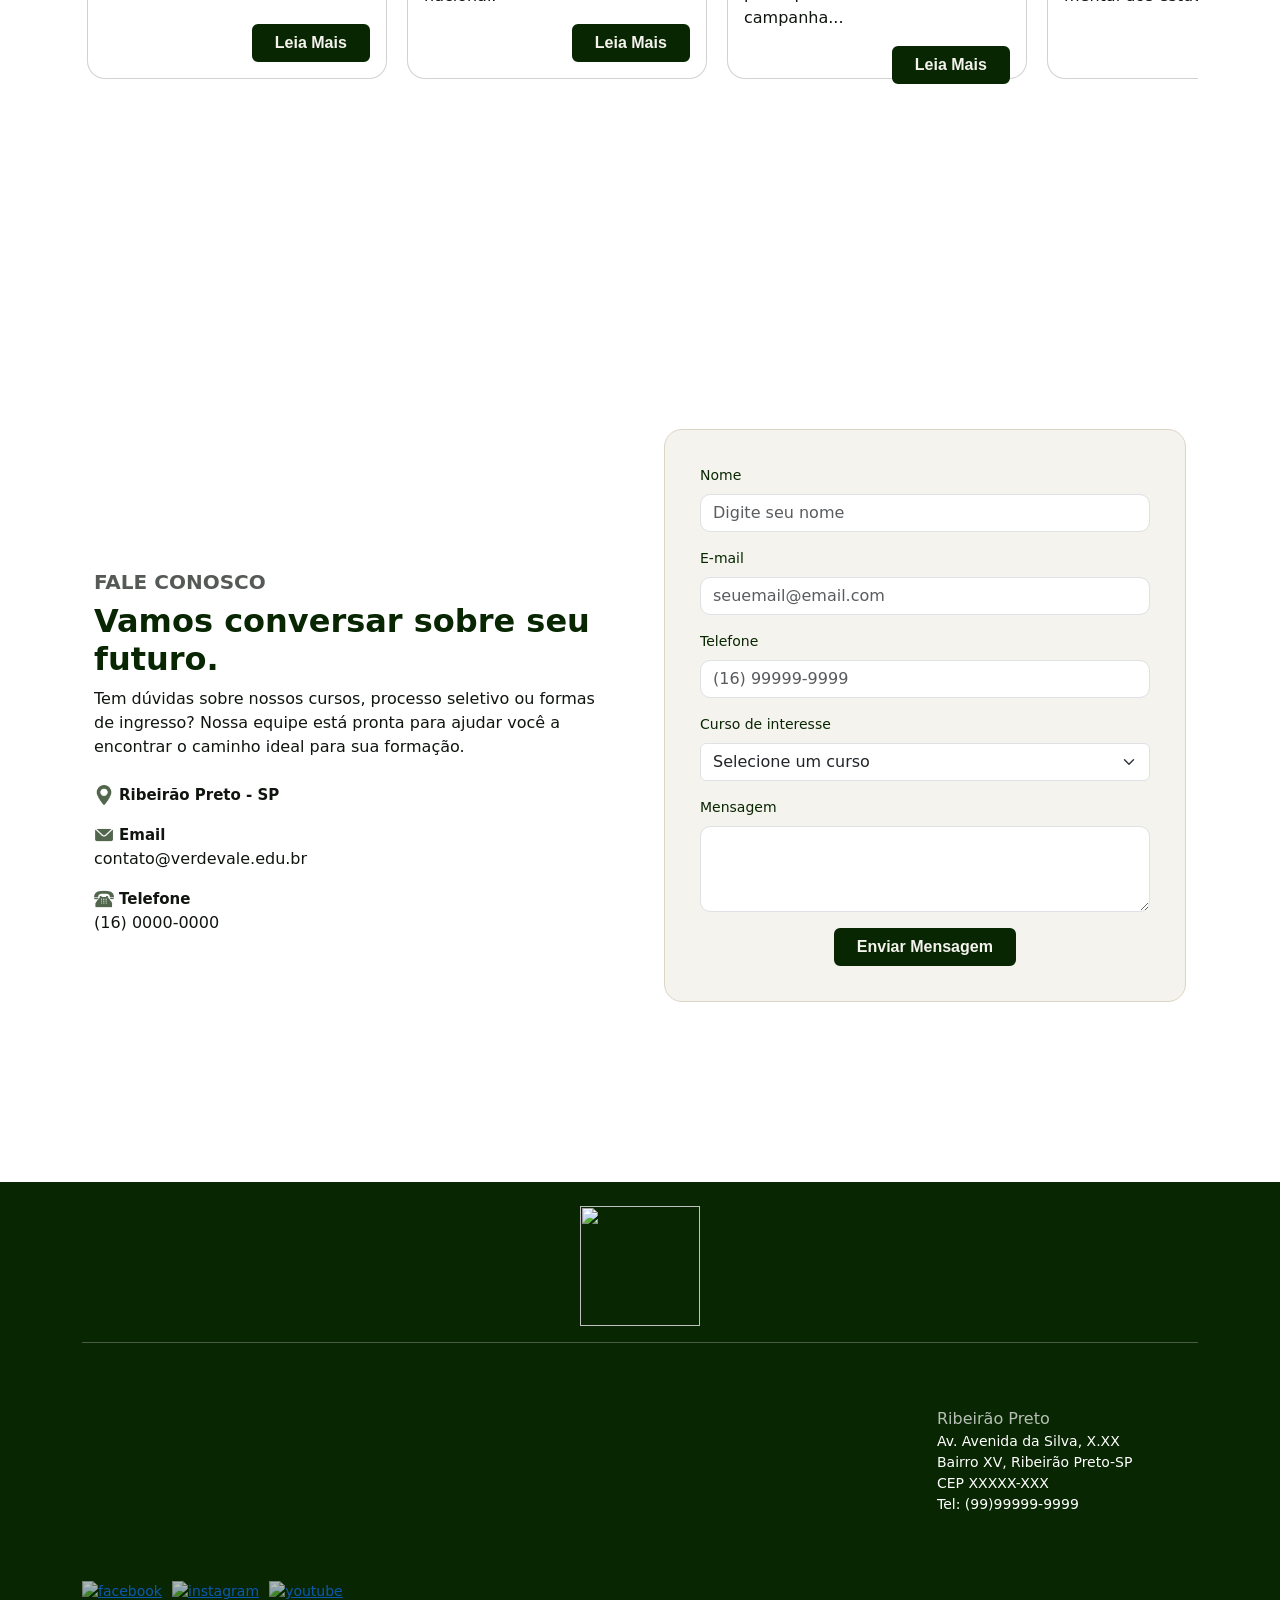
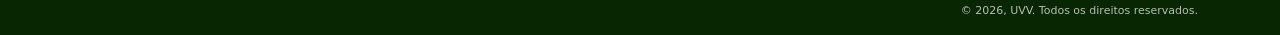
==== commit 4b070701: "update hero-section" ====
--- a/index.html
+++ b/index.html
@@ -62,14 +62,17 @@
     <!--hero section-->
     <div class="hero-section" id="home">
         <div class="container">
-            <div class="row align-itens-end">
-                <div class="col-md-7">
+            <div class="row justify-content-center align-items-center g-5">
+                <div class="col-md-5">
                     <h1>Centro Universitário UVV</h1>
                     <h4>Conhecimento que cuida da vida.<h4>
                       <p>
                        Na VerdeVale, ciência, tecnologia e cuidado se encontram para formar profissionais preparados para transformar a saúde e compreender a vida em todas as suas dimensões.
                         </p>
-                         <a href="#" class="btn btn-primary">Entrar em Contato</a>
+                         <a href="#contato" class="btn btn-primary">Entrar em Contato</a>
+                </div>
+                <div class="col-md-7">
+                    <img src="img/uvv-hero-section.png" class="img-fluid" alt="Imagem de destaque">
                 </div>
             </div>
         </div>
@@ -573,7 +576,7 @@
                         </h5>
                         <p class="card-text">
                             A Universidade VerdeVale lançou um programa de atividades
-                             físicas para incentivar hábitos saudáveis...
+                             físicas...
                         </p>
                         <a href="#" class="btn">
                             Leia Mais
--- a/css/style.css
+++ b/css/style.css
@@ -25,10 +25,10 @@
     width: 100%;
     height: 80vh;
     align-items: center;
-    display: flex;
     background: #082602;
     background: radial-gradient(circle, rgba(8, 38, 2, 1) 0%, rgba(0, 0, 0, 1) 0%, rgba(8, 38, 2, 1) 70%, rgba(8, 38, 2, 1) 100%, rgba(0, 0, 0, 1) 70%);
-    position: relative;
+     max-width: 100%;
+    overflow: hidden;
 }
 
 .hero-section::before{
@@ -43,6 +43,36 @@
     position: absolute;
 }
 
+.hero-section .row, .hero-section .container{
+    height: 100%;
+    display: flex;
+    align-items: center;
+    justify-content: center;
+}
+
+
+.hero-section .img-fluid {
+    height: auto;
+    max-width: 100%;
+    width: 100%;
+    opacity: 0.85;
+
+    filter:
+        sepia(50%)
+        saturate(0%)
+        brightness(120%);
+
+        mask-image: linear-gradient(
+        black 55%,
+        transparent 100%
+    );
+
+    -webkit-mask-image: linear-gradient(
+        black 55%,
+        transparent 100%
+    );
+}
+
 .hero-section .btn{
 background-color: var(--cor-destaque);
 color: var(--cor-primaria);
@@ -56,7 +86,7 @@
  .hero-section p{
     color: var(--cor-destaque);
     font-weight: bolder;
-    font-size: large;
+    font-size: 16px;
 }
 
 .hero-section h1{
@@ -157,20 +187,17 @@
 }
 
 .nav-pills .nav-link.active {
-    background-color: #DCD5C5;
-    color: var(--cor-primaria);
+    text-decoration: underline;
+    background-color: var(--cor-primaria);
+    text-decoration-color: var(--cor-destaque); 
+     text-decoration-thickness: 3px; 
+     text-underline-offset: 5px; 
 
 }
 
 .navbar a{
     color: var(--cor-fundo);
     font-weight: bold;
-}
-
-.navbar .collapse{
-    background-color: var(--cor-primaria);
-    padding: 10px;
-    border-radius: 18px;
 }
 
 .navbar a:hover{
@@ -282,6 +309,9 @@
     opacity: 0.7;
 }
 
+#contato, #noticias{
+    padding-top: 150px;
+}
 
 .noticias {
     padding: 90px 0;
@@ -308,6 +338,8 @@
     cursor: pointer;
     scrollbar-width: thin;
     border-radius: 18px;
+    scrollbar-color: var(--cor-primaria) var(--cor-fundo);
+
 }
 
 
@@ -316,7 +348,6 @@
 }
 
 .noticias-container::-webkit-scrollbar-thumb {
-    background: #082602;
     border-radius: 10px;
 }
 
@@ -365,8 +396,22 @@
     color: var(--cor-texto);
     text-align: justify;
 }
-
-@media (max-width: 768px) {
+@media (max-width: 990px) {
+ .navbar {
+    height: auto;
+    min-height: 60px;
+}
+
+.navbar .collapse {
+    background-color: var(--cor-primaria);
+    padding: 15px 30px 20px;
+    width: 100%;
+    border-radius: 0 0 18px 18px;
+}
+
+}
+
+@media (max-width: 767px) {
     .noticia-col {
         width: 250px;
     }
@@ -375,6 +420,18 @@
         height: 160px;
     }
 
+    .img-fluid {
+        width: 100%;
+        max-height: 50vh;
+    }
+
+    .hero-section .row{
+        align-items: end;
+        justify-content: center;
+        text-align: center;
+        margin-top: 60px;
+    }
+
     .noticias .card {
         height: 350px;
     }
@@ -385,4 +442,20 @@
     h1,h2,h3,h4,h5,h6,h7{
         font-size: 18px;
     }
+
+   .navbar-toggler {
+  padding: 0.25rem 0.5rem;
+  font-size: 0.875rem;   
+    }
+
+    .navbar-toggler-icon{
+    width: 1.25rem;
+     height: 1.25rem;
+    }
+
+    .navbar-brand img{
+        width: 30px;
+        height: auto;
+    }
+
 }
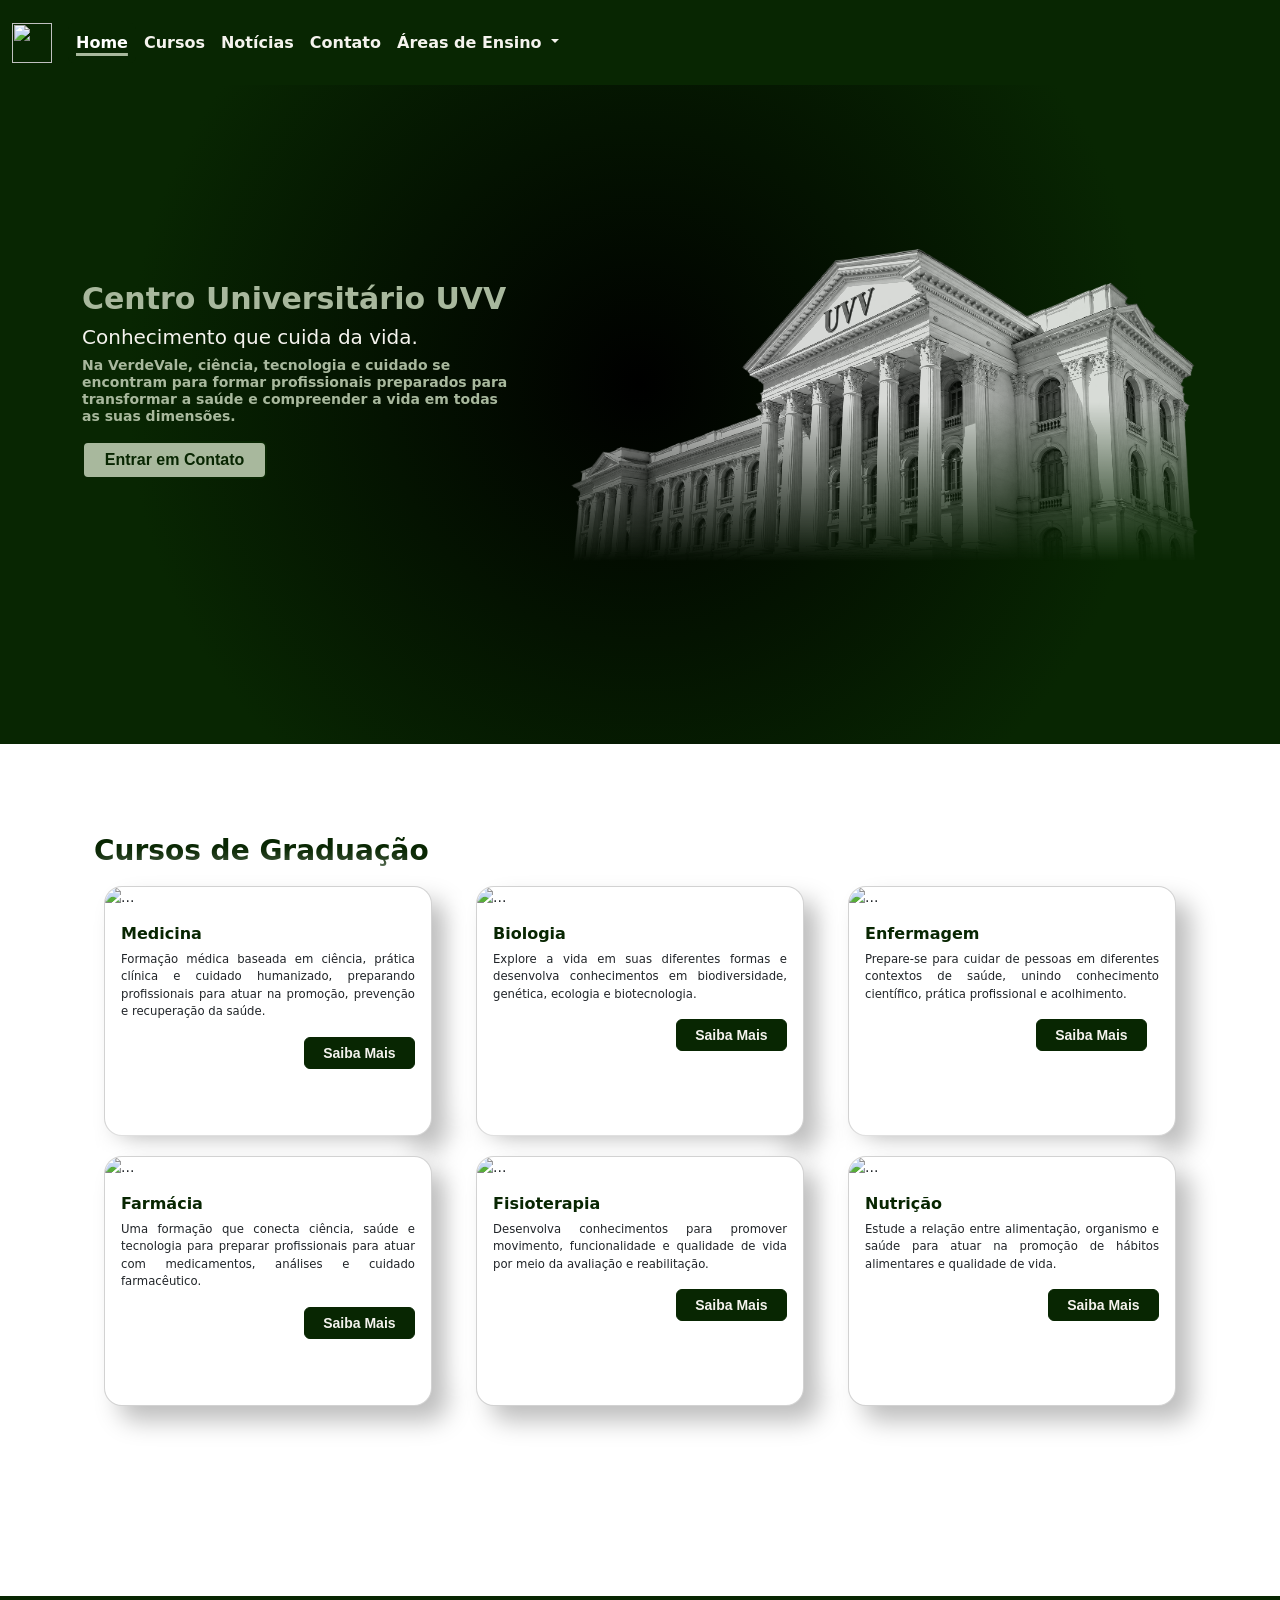
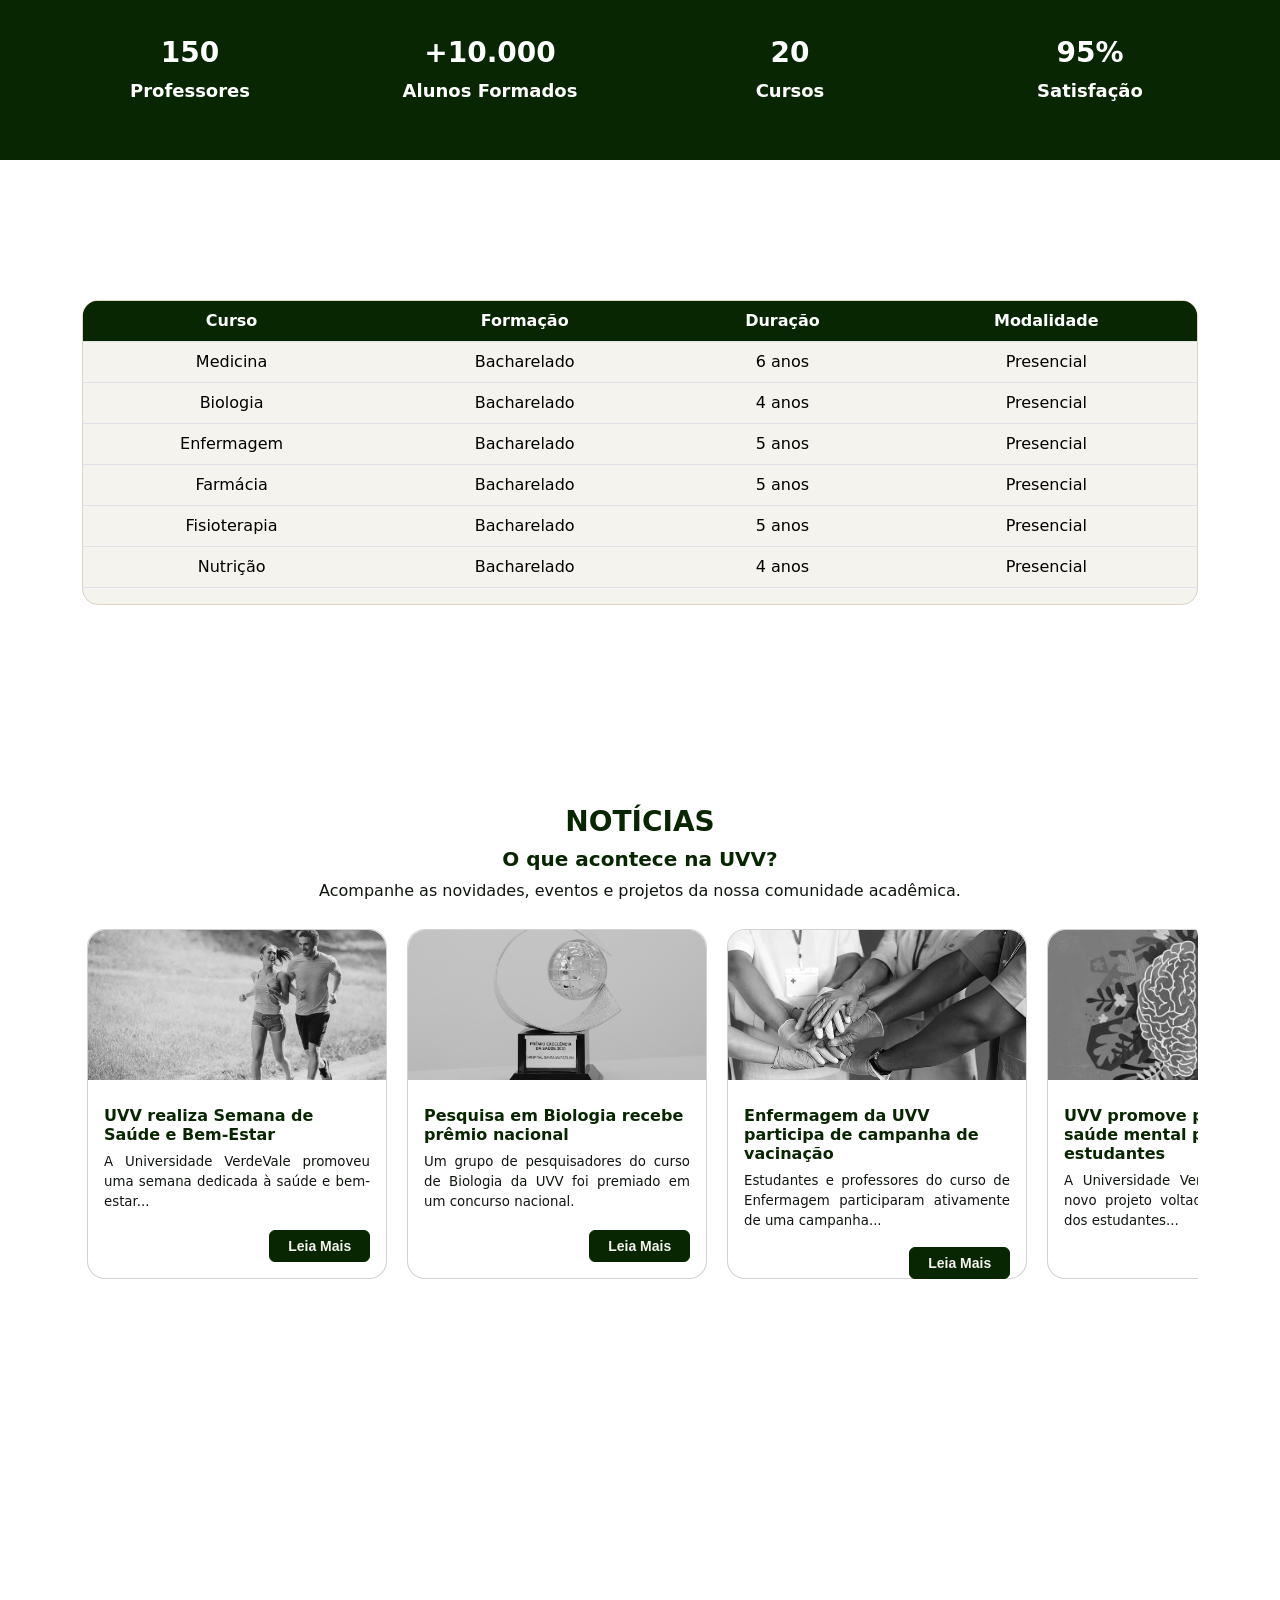
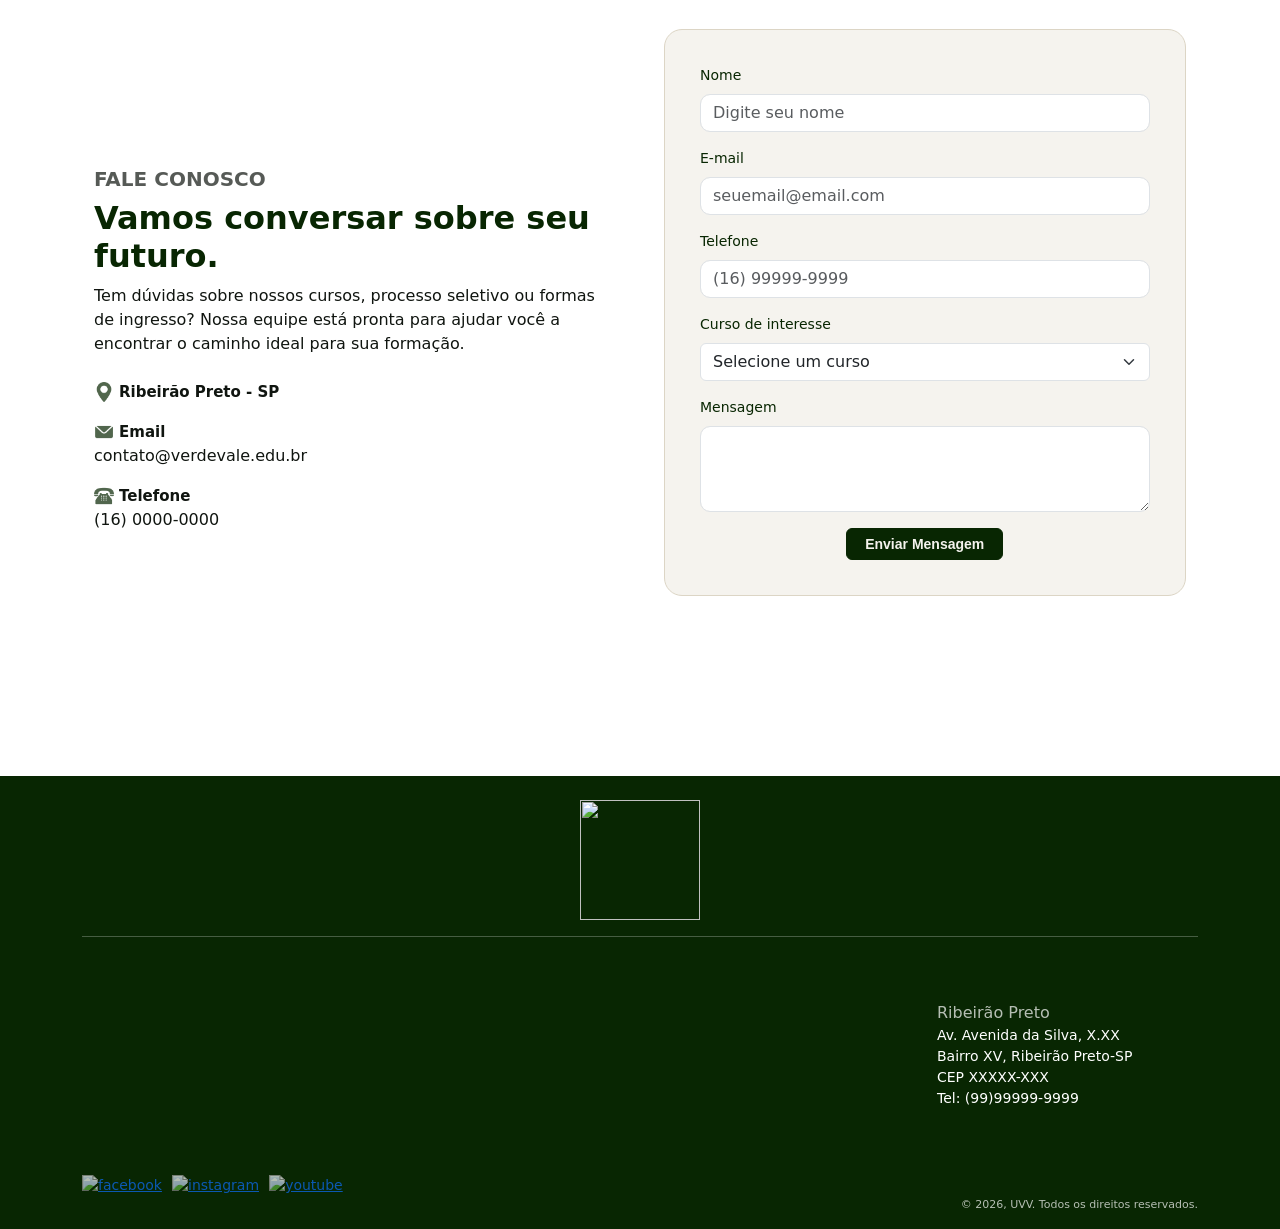
==== commit bb719b13: "css organizado" ====
--- a/index.html
+++ b/index.html
@@ -473,7 +473,7 @@
                             A Universidade VerdeVale promoveu uma semana
                             dedicada à saúde e bem-estar...
                         </p>
-                        <a href="#" class="btn">
+                        <a href="noticias-UVV_realiza_Semana_de_Saúde-e_Bem-Estar.html" class="btn">
                             Leia Mais
                         </a>
                     </div>
--- a/css/style.css
+++ b/css/style.css
@@ -1,315 +1,240 @@
+
+
+/* 1. VARIÁVEIS */
 :root {
     --cor-primaria: #082602;
     --cor-secundaria: #71856A;
     --cor-destaque: #A8B89D;
     --cor-fundo: #F5F3EE;
     --cor-texto: #101510;
-
-
-}
-
-body{
+}
+
+
+/*2. BASE E TIPOGRAFIA */
+body {
     background-color: white;
     color: var(--cor-texto);
     font-weight: 400;
-    font-family:system-ui, -apple-system, BlinkMacSystemFont, 'Segoe UI', Roboto, Oxygen, Ubuntu, Cantarell, 'Open Sans', 'Helvetica Neue', sans-serif
-}
-
-
-h1, h2, h3{
-  font-weight: bold;
-  color: var(--cor-primaria);
-}
-
-.hero-section{
+    font-family: system-ui, -apple-system, BlinkMacSystemFont, 'Segoe UI', Roboto, Oxygen, Ubuntu, Cantarell, 'Open Sans', 'Helvetica Neue', sans-serif;
+}
+
+h1, h2, h3 {
+    font-weight: bold;
+    color: var(--cor-primaria);
+}
+
+/* Cards (uso global) */
+.card-title {
+    font-size: medium;
+    font-weight: 700;
+    color: var(--cor-primaria);
+}
+
+.card-text {
+    font-size: smaller;
+}
+
+.card-img-top {
+    height: auto;
+    width: auto;
+    border-radius: 18px 18px 0 0;
+}
+
+
+/* 3. BOTÕES*/
+.btn {
+    appearance: none;
+    background-color: var(--cor-primaria);
+    border: 0.125em solid var(--cor-primaria);
+    box-sizing: border-box;
+    color: var(--cor-fundo);
+    cursor: pointer;
+    display: inline-block;
+    font-family: Roobert, -apple-system, BlinkMacSystemFont, "Segoe UI", Helvetica, Arial, sans-serif, "Apple Color Emoji", "Segoe UI Emoji", "Segoe UI Symbol";
+    font-size: 14px;
+    font-weight: 600;
+    line-height: normal;
+    padding: 0.5em 1.3em;
+    text-align: center;
+    text-decoration: none;
+    transition: all 300ms cubic-bezier(.23, 1, 0.32, 1);
+    user-select: none;
+    -webkit-user-select: none;
+    touch-action: manipulation;
+    will-change: transform;
+}
+
+.btn:hover {
+    color: var(--cor-primaria);
+    background-color: var(--cor-secundaria);
+    border-color: var(--cor-secundaria);
+    box-shadow: rgba(0, 0, 0, 0.25) 0 8px 15px;
+    transform: translateY(-2px);
+}
+
+.btn:active {
+    box-shadow: none;
+    transform: translateY(0);
+}
+
+
+/*4. NAVBAR */
+.navbar {
+    background-color: var(--cor-primaria);
+    height: 85px;
+}
+
+.navbar a {
+    color: var(--cor-fundo);
+    font-weight: bold;
+}
+
+.navbar a:hover {
+    color: var(--cor-destaque);
+}
+
+.dropdown-menu,
+.dropdown-item:hover {
+    background-color: var(--cor-primaria);
+}
+
+.nav-pills .nav-link.active {
+    background-color: var(--cor-primaria);
+    text-decoration: underline;
+    text-decoration-color: var(--cor-destaque);
+    text-decoration-thickness: 3px;
+    text-underline-offset: 5px;
+}
+
+
+/*5. HERO*/
+.hero-section {
     width: 100%;
+    max-width: 100%;
     height: 80vh;
     align-items: center;
+    overflow: hidden;
     background: #082602;
     background: radial-gradient(circle, rgba(8, 38, 2, 1) 0%, rgba(0, 0, 0, 1) 0%, rgba(8, 38, 2, 1) 70%, rgba(8, 38, 2, 1) 100%, rgba(0, 0, 0, 1) 70%);
-     max-width: 100%;
-    overflow: hidden;
-}
-
-.hero-section::before{
-    /*background-image: url('../img/campus.jpg');*/
+}
+
+.hero-section::before {
+    content: "";
+    position: absolute;
+    inset: 0;
+    z-index: -1;
+    opacity: 1;
     background-repeat: no-repeat;
     background-size: cover;
     background-position: center;
-    opacity: 1;
-    content: "";
-    z-index: -1;
-    inset: 0;
-    position: absolute;
-}
-
-.hero-section .row, .hero-section .container{
+}
+
+.hero-section .container,
+.hero-section .row {
     height: 100%;
     display: flex;
     align-items: center;
     justify-content: center;
 }
 
-
 .hero-section .img-fluid {
     height: auto;
+    width: 100%;
     max-width: 100%;
-    width: 100%;
     opacity: 0.85;
-
-    filter:
-        sepia(50%)
-        saturate(0%)
-        brightness(120%);
-
-        mask-image: linear-gradient(
-        black 55%,
-        transparent 100%
-    );
-
-    -webkit-mask-image: linear-gradient(
-        black 55%,
-        transparent 100%
-    );
-}
-
-.hero-section .btn{
-background-color: var(--cor-destaque);
-color: var(--cor-primaria);
-}
-.hero-section .btn:hover{
+    filter: sepia(50%) saturate(0%) brightness(120%);
+    -webkit-mask-image: linear-gradient(black 55%, transparent 100%);
+    mask-image: linear-gradient(black 55%, transparent 100%);
+}
+
+.hero-section h1 {
     color: var(--cor-destaque);
-    background-color: var(--cor-primaria);
-    border-color: var(--cor-primaria);
-}
-
- .hero-section p{
+    font-size: 30px;
+}
+
+.hero-section h4 {
+    color: var(--cor-fundo);
+    font-size: 20px;
+}
+
+.hero-section p {
     color: var(--cor-destaque);
     font-weight: bolder;
+    font-size: 14px;
+}
+
+.hero-section .btn {
+    background-color: var(--cor-destaque);
+    color: var(--cor-primaria);
     font-size: 16px;
 }
 
-.hero-section h1{
+.hero-section .btn:hover {
     color: var(--cor-destaque);
-}
-
-.hero-section h4{
-    color: var(--cor-fundo);
-}
-.cursos{
-    padding: 90px 0px;
-}
-
-.cursos .card{
+    background-color: var(--cor-primaria);
+    border-color: var(--cor-primaria);
+}
+
+
+/*6. CURSOS (cards e modal) */
+.cursos {
+    padding: 90px 0;
+}
+
+.cursos .card {
+    width: auto;
+    height: auto;
+    min-height: 250px;
+    max-width: 100%;
+    margin: 10px;
     font-size: 14px;
-    width: auto;
-    height:auto;
-    min-height: 400px;
-    margin: 10px;
     text-align: justify;
     border-radius: 18px;
     background: #ffffff;
     box-shadow: 15px 15px 25px #bebebe,
-             -15px -15px 25px #ffffff;
-}
-
-.cursos .modal-content{
-     width: auto;
-     height: auto;
-     border-radius: 18px;
-     font-size: 14px;   
-     text-align: justify;
-     background-color: var(--cor-fundo);
-     color: var(--cor-texto);
-}
-.cursos .modal-header{
-    background-color: var(--cor-primaria);
-    border-radius: 18px 18px 0px 0px;
+                -15px -15px 25px #ffffff;
+}
+
+.cursos .modal-content {
+    width: auto;
+    height: auto;
+    font-size: 14px;
+    text-align: justify;
+    border-radius: 18px;
+    background-color: var(--cor-fundo);
+    color: var(--cor-texto);
+}
+
+.cursos .modal-header {
+    background-color: var(--cor-primaria);
     color: var(--cor-fundo);
     font-weight: bold;
-}
-
-.cursos .modal-content h6{
+    border-radius: 18px 18px 0 0;
+}
+
+.cursos .modal-content h6 {
     color: var(--cor-primaria);
     font-weight: bold;
 }
 
-.card-img-top{
-    height: auto;
-    width: auto;
-    border-radius: 18px 18px 0px 0px;
-}
-
-.btn{
- appearance: none;
- background-color: transparent;
- background-color: var(--cor-primaria);
- border: 0.125em solid var(--cor-primaria);
- box-sizing: border-box;
- color: var(--cor-fundo);
- cursor: pointer;
- display: inline-block;
- font-family: Roobert,-apple-system,BlinkMacSystemFont,"Segoe UI",Helvetica,Arial,sans-serif,"Apple Color Emoji","Segoe UI Emoji","Segoe UI Symbol";
- font-size: 16px;
- font-weight: 600;
- line-height: normal;
- padding: 0.5em 1.3em;
- text-align: center;
- text-decoration: none;
- transition: all 300ms cubic-bezier(.23, 1, 0.32, 1);
- user-select: none;
- -webkit-user-select: none;
- touch-action: manipulation;
- will-change: transform;
-}
-
-
-.btn:hover {
- color: var(--cor-primaria);
- background-color: var(--cor-secundaria);
- box-shadow: rgba(0, 0, 0, 0.25) 0 8px 15px;
- transform: translateY(-2px);
- border-color: var(--cor-secundaria);
-}
-
-.btn:active {
- box-shadow: none;
- transform: translateY(0);
-}
-
-.navbar{
-    background-color: var(--cor-primaria);
-    height: 85px;
-}
-
-.dropdown-menu, .dropdown-item:hover{
-    background-color: var(--cor-primaria);
-}
-
-.nav-pills .nav-link.active {
-    text-decoration: underline;
-    background-color: var(--cor-primaria);
-    text-decoration-color: var(--cor-destaque); 
-     text-decoration-thickness: 3px; 
-     text-underline-offset: 5px; 
-
-}
-
-.navbar a{
-    color: var(--cor-fundo);
-    font-weight: bold;
-}
-
-.navbar a:hover{
-    color: var(--cor-destaque);
-}
-
-.indicadores{
-    margin: 90px 0px;
+
+/*7. INDICADORES */
+.indicadores {
+    margin: 90px 0;
+    padding: 40px;
+    background-color: var(--cor-primaria);
     color: white;
     font-size: large;
     font-weight: bold;
-    background-color: var(--cor-primaria);
-    padding: 40px;
-}
-
-.card-title{
-    color: var(--cor-primaria);
-    font-weight: 700;
-}
-
-#contato{
-    margin: 90px 0px;
-}
-
-#contato a{
-    color: var(--cor-texto);
-    font-weight: bold;
-    font-size: 15px;
-}
-
-form{
-    border: 1px solid #dcd5c5;
-    background-color: var(--cor-fundo);
-    color: var(--cor-primaria);
-    border-radius: 18px;
-    padding: 35px;
-    font-weight: 500;
-    font-size: 14px;
-    margin: 0px 0px 90px 0px;
-    width: auto;
-
-}
-
-.indicadores h3{
+}
+
+.indicadores h3 {
     color: white;
 }
 
 
-form .btn{
-    width: auto;
-}
-form .form-control{
-    border-radius: 10px;
-}
-
-footer, footer h5{
-    background-color: var(--cor-primaria);
-    color: white;
-}
-
-footer p, a{
-    font-size: 14px;
-    font-weight: 400;
-}
-
-.p-rights{
-    font-size: 11px;
-    opacity: 0.7;
-}
-footer h7{
-    opacity: 0.7;
-}
-
-.img-icon-social{
-    margin-right: 5px;
-    opacity: 0.7;
-}
-
-.table{
-    border-radius: 18px;
-}
-
-.tableCursos {
-    border-radius: 16px;
-    overflow: hidden;
-    border: 1px solid #dcd5c5;
-    background-color: var(--cor-fundo);
-    margin: 140px 0px 50px 0px;
-}
-
-.tableCursos thead {
-    background-color: var(--cor-primaria);
-    color: white;
-}
-
-.tableCursos thead th {
-    background-color: var(--cor-primaria);
-    color: white;
-}
-
-.tableCursos tbody tr td{
-    background-color: var(--cor-fundo);
-    cursor: default;
-}
-
-#contato h5{
-    color: var(--cor-texto);
-    font-weight: bolder;
-    opacity: 0.7;
-}
-
-#contato, #noticias{
+/*8. NOTÍCIAS */
+#noticias {
     padding-top: 150px;
 }
 
@@ -317,31 +242,26 @@
     padding: 90px 0;
 }
 
-.noticias h3 {
-    color: #082602;
-    font-weight: 700;
-}
-
+.noticias h3,
 .noticias h5 {
     color: #082602;
     font-weight: 700;
 }
 
+/* Carrossel horizontal */
 .noticias-container {
     display: flex;
     flex-wrap: nowrap;
     gap: 20px;
+    padding: 10px 5px 20px;
     overflow-x: auto;
     overflow-y: hidden;
-    padding: 10px 5px 20px;
     scroll-behavior: smooth;
     cursor: pointer;
+    border-radius: 18px;
     scrollbar-width: thin;
-    border-radius: 18px;
     scrollbar-color: var(--cor-primaria) var(--cor-fundo);
-
-}
-
+}
 
 .noticias-container::-webkit-scrollbar {
     height: 8px;
@@ -355,16 +275,24 @@
     flex: 0 0 300px;
 }
 
+/* Card de notícia */
 .noticias .card {
     width: 100%;
-    height: 450px;
     border-radius: 18px;
+    height: 350px;
     background-color: white;
     transition: transform 0.3s ease;
 }
 
 .noticias .card:hover {
     transform: translateY(-5px);
+}
+
+.noticias .card-img-top {
+    width: 100%;
+    height: 150px;
+    object-fit: cover;
+    border-radius: 18px 18px 0 0;
 }
 
 .noticias .card-body {
@@ -378,17 +306,9 @@
     align-self: flex-end;
 }
 
-
-.noticias .card-img-top {
-    width: 100%;
-    height: 200px;
-    object-fit: cover;
-    border-radius: 18px 18px 0 0;
-}
-
 .noticias .card-title {
+    margin-top: 10px;
     color: #082602;
-    margin-top: 10px;
     font-weight: 700;
 }
 
@@ -396,28 +316,144 @@
     color: var(--cor-texto);
     text-align: justify;
 }
+
+.noticia-banner{
+ width: 100%;
+ max-width: 100%;
+ height: auto;
+ border-radius: 25px;
+}
+
+/*9. CONTATO E FORMULÁRIO */
+#contato {
+    margin: 90px 0;
+    padding-top: 150px;
+}
+
+#contato a {
+    color: var(--cor-texto);
+    font-weight: bold;
+    font-size: 15px;
+}
+
+#contato h5 {
+    color: var(--cor-texto);
+    font-weight: bolder;
+    opacity: 0.7;
+}
+
+form {
+    width: auto;
+    margin: 0 0 90px 0;
+    padding: 35px;
+    border: 1px solid #dcd5c5;
+    border-radius: 18px;
+    background-color: var(--cor-fundo);
+    color: var(--cor-primaria);
+    font-size: 14px;
+    font-weight: 500;
+}
+
+form .form-control {
+    border-radius: 10px;
+}
+
+form .btn {
+    width: auto;
+}
+
+
+/* 10. TABELA DE CURSOS */
+.table {
+    border-radius: 18px;
+}
+
+.tableCursos {
+    margin: 140px 0 50px 0;
+    border: 1px solid #dcd5c5;
+    border-radius: 16px;
+    overflow: hidden;
+    background-color: var(--cor-fundo);
+}
+
+.tableCursos thead,
+.tableCursos thead th {
+    background-color: var(--cor-primaria);
+    color: white;
+}
+
+.tableCursos tbody tr td {
+    background-color: var(--cor-fundo);
+    cursor: default;
+}
+
+
+/*11. RODAPÉ*/
+footer,
+footer h5 {
+    background-color: var(--cor-primaria);
+    color: white;
+}
+
+footer p, footer a {
+    font-size: 14px;
+    font-weight: 400;
+}
+
+footer h7 {
+    opacity: 0.7;
+}
+
+.p-rights {
+    font-size: 11px;
+    opacity: 0.7;
+}
+
+.img-icon-social {
+    margin-right: 5px;
+    opacity: 0.7;
+}
+
+.img-icon-social:hover{
+    transform: translateY(-2px);
+    
+}
+
+
+/* 12. RESPONSIVIDADE */
 @media (max-width: 990px) {
- .navbar {
-    height: auto;
-    min-height: 60px;
-}
-
-.navbar .collapse {
-    background-color: var(--cor-primaria);
-    padding: 15px 30px 20px;
-    width: 100%;
-    border-radius: 0 0 18px 18px;
-}
-
+    .navbar {
+        height: auto;
+        min-height: 60px;
+    }
+
+    .navbar .collapse {
+        width: 100%;
+        padding: 15px 30px 20px;
+        background-color: var(--cor-primaria);
+        border-radius: 0 0 18px 18px;
+    }
 }
 
 @media (max-width: 767px) {
-    .noticia-col {
-        width: 250px;
-    }
-
-    .noticias .card-img-top {
-        height: 160px;
+    /* Tipografia */
+    p, a, .card-text, td {
+        font-size: 12px !important;
+    }
+
+    h1, h2, h3, h4, h5, h6, h7 {
+        font-size: 18px;
+    }
+
+    .hero-section h1{
+        font-size: 22px;
+    }
+
+    .hero-section h4{
+        font-size: 16px;
+    }
+    .hero-section p{
+        font-size: 12px;
     }
 
     .img-fluid {
@@ -425,37 +461,48 @@
         max-height: 50vh;
     }
 
-    .hero-section .row{
+    /* Navbar */
+    .navbar-brand img {
+        width: 30px;
+        height: auto;
+    }
+
+    .navbar-toggler {
+        padding: 0.25rem 0.5rem;
+        font-size: 0.875rem;
+    }
+
+    .navbar-toggler-icon {
+        width: 1.25rem;
+        height: 1.25rem;
+    }
+
+    /* Hero */
+    .hero-section .row {
         align-items: end;
         justify-content: center;
+        margin-top: 60px;
         text-align: center;
-        margin-top: 60px;
+    }
+
+    /* Notícias */
+    .noticia-col {
+        width: 250px;
     }
 
     .noticias .card {
         height: 350px;
     }
 
-    p, a, .card-text, td {
-        font-size: 12px !important;
-    }
-    h1,h2,h3,h4,h5,h6,h7{
-        font-size: 18px;
-    }
-
-   .navbar-toggler {
-  padding: 0.25rem 0.5rem;
-  font-size: 0.875rem;   
-    }
-
-    .navbar-toggler-icon{
-    width: 1.25rem;
-     height: 1.25rem;
-    }
-
-    .navbar-brand img{
-        width: 30px;
-        height: auto;
-    }
-
+    .noticias .card-img-top {
+        height: 160px;
+    }
+
+    #noticias{
+        padding: 20px;
+    }
+
+    #contato{
+        padding: 0;
+    }
 }
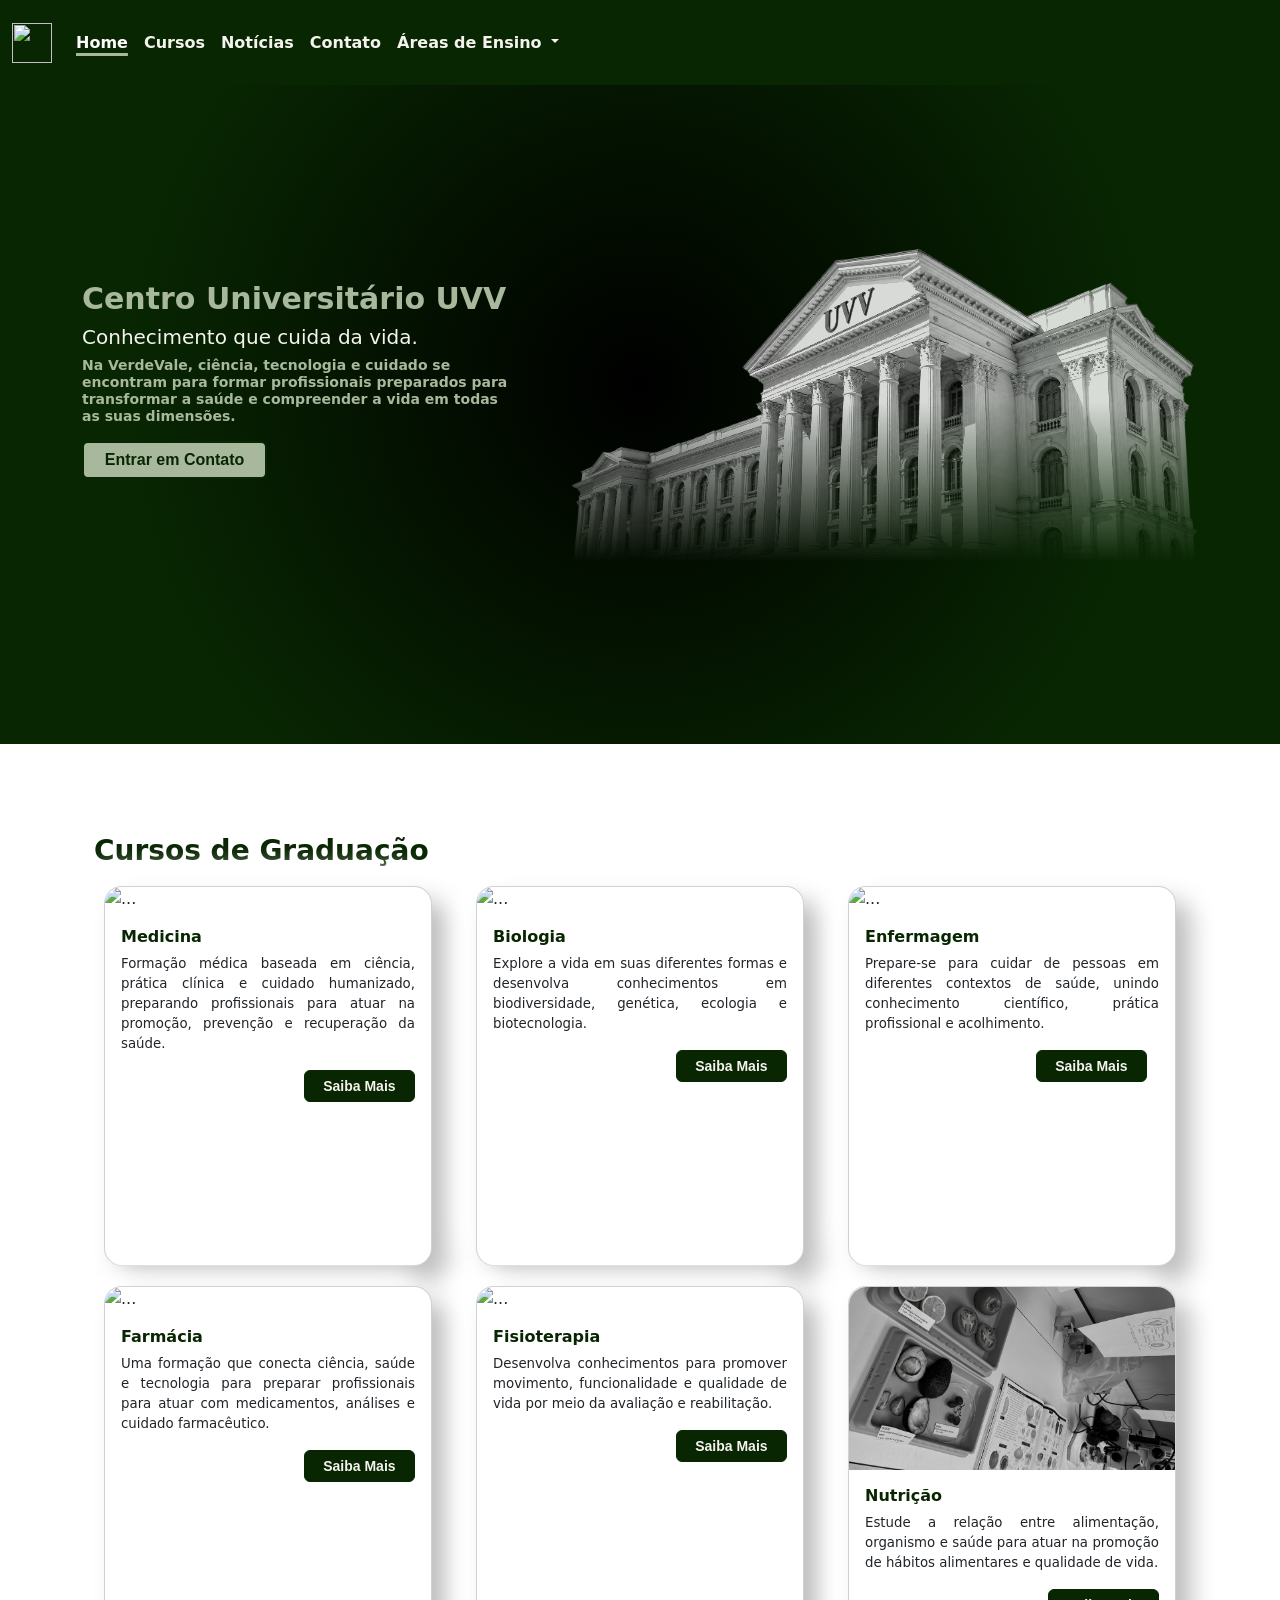
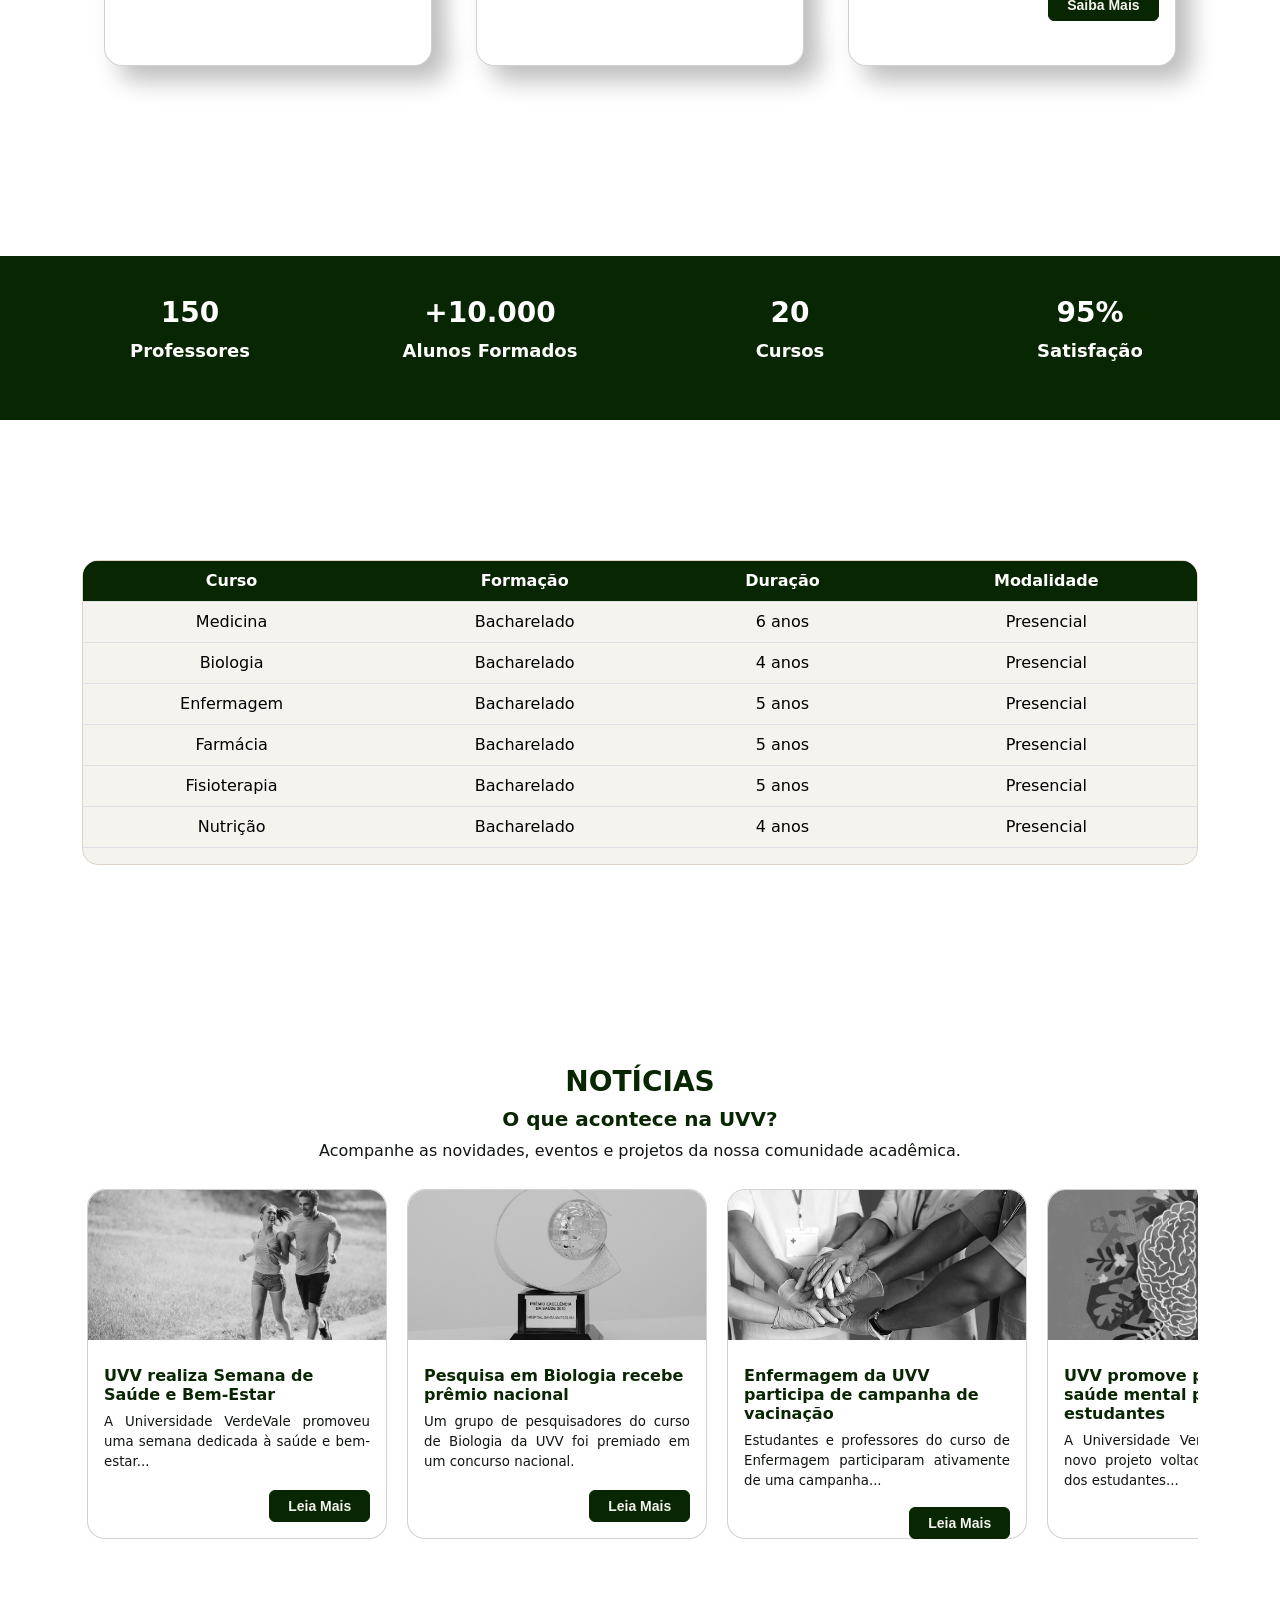
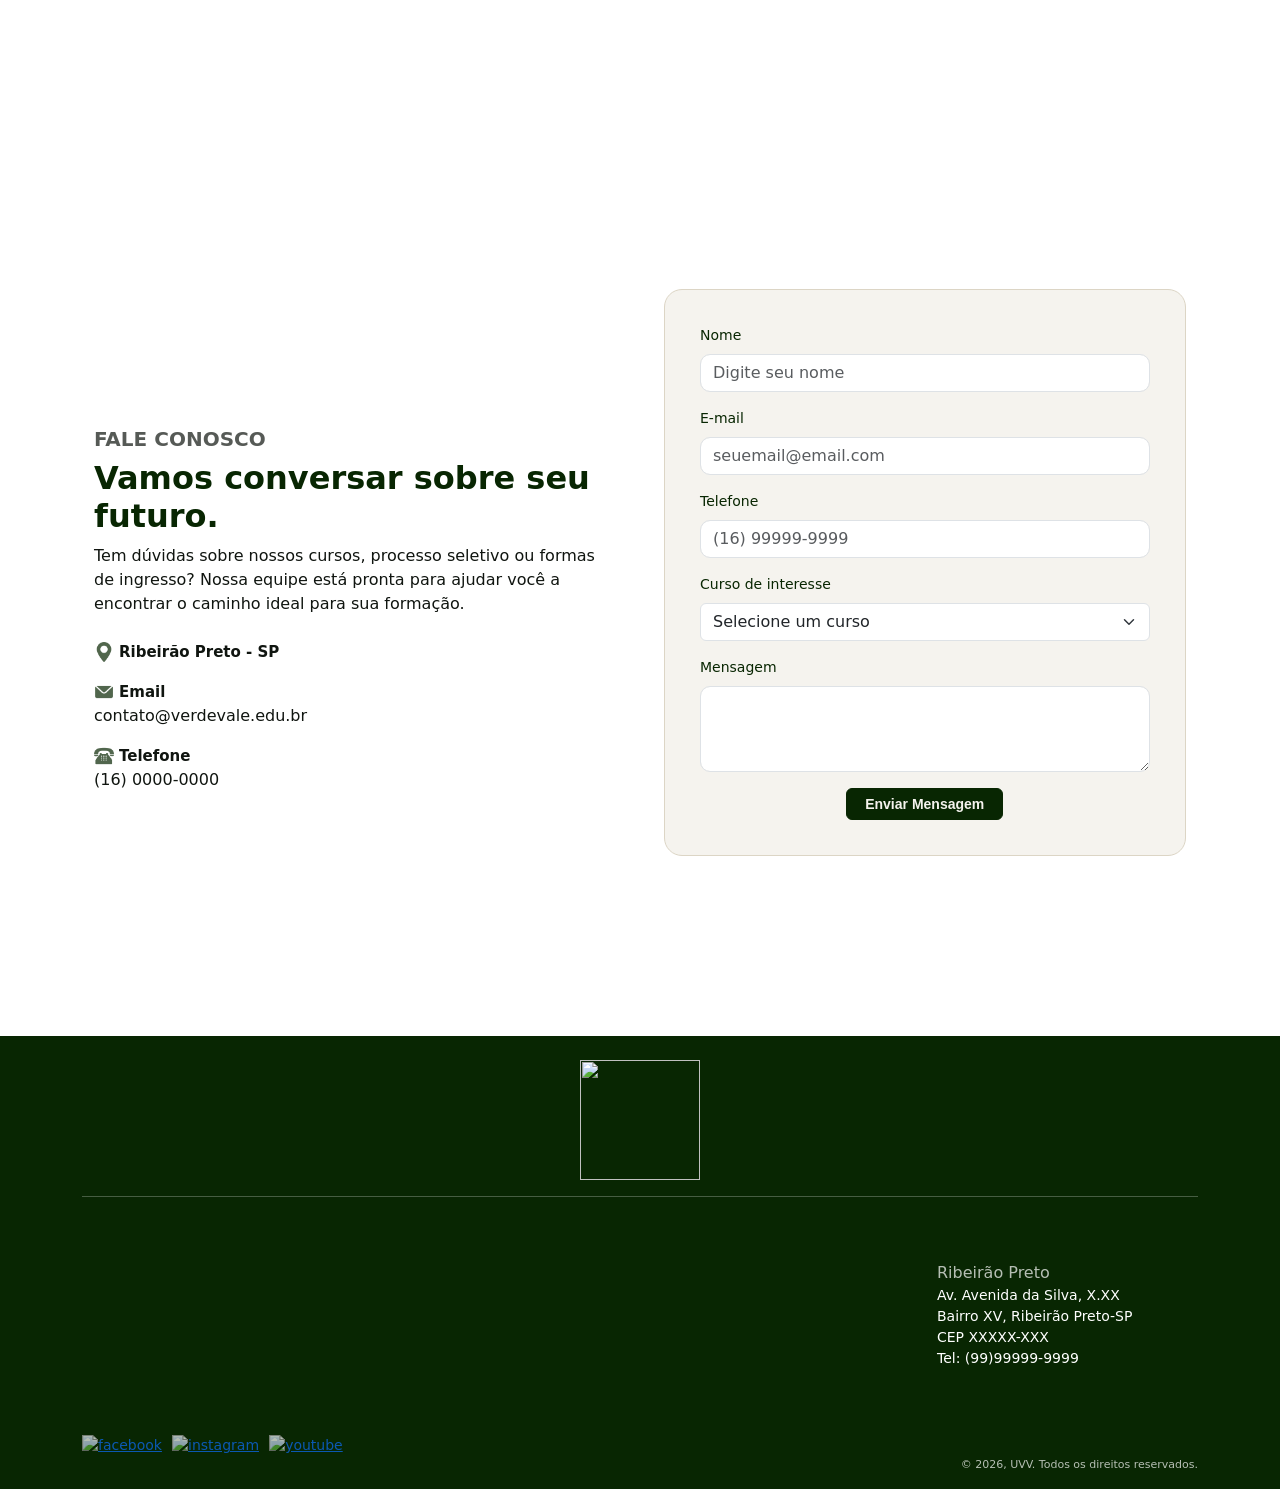
==== commit 8e09f733: "update noticias + css organizado" ====
--- a/index.html
+++ b/index.html
@@ -306,7 +306,7 @@
              <!-- Nutrição -->
              <div class="col-lg-4 col-md-6">
               <div class="card">
-              <img src="img/nutricao2.jpg" class="card-img-top" alt="...">
+              <img src="img/nutricao.jpg" class="card-img-top" alt="...">
               <div class="card-body">
              <h5 class="card-title">Nutrição</h5>
              <p class="card-text">Estude a relação entre alimentação, organismo e saúde para atuar na promoção de hábitos alimentares e qualidade de vida.</p>
@@ -494,7 +494,7 @@
                             Um grupo de pesquisadores do curso de Biologia
                             da UVV foi premiado em um concurso nacional.
                         </p>
-                        <a href="#" class="btn">
+                        <a href="noticias-Pesquisa_em_Biologia_recebe_premio_nacional.html" class="btn">
                             Leia Mais
                         </a>
                     </div>
@@ -515,7 +515,7 @@
                             Estudantes e professores do curso de Enfermagem
                             participaram ativamente de uma campanha...
                         </p>
-                        <a href="#" class="btn">
+                        <a href="noticias-Enfermagem_da_UVV_participa_de_campanha_de_vacinacao.html" class="btn">
                             Leia Mais
                         </a>
                     </div>
@@ -536,7 +536,7 @@
                             A Universidade VerdeVale iniciou um novo projeto voltado
                             à saúde mental dos estudantes...
                         </p>
-                        <a href="#" class="btn">
+                        <a href="noticias-UVV_promove_projeto_de_saude_mental_para_estudantes.html" class="btn">
                             Leia Mais
                         </a>
                     </div>
@@ -557,7 +557,7 @@
                              Estudantes e professores da UVV participaram de uma
                             Feira de Saúde com orientações sobre...
                         </p>
-                        <a href="#" class="btn">
+                        <a href="noticias-UVV_realiza_Feira_de_Saude_aberta_a_comunidade.html" class="btn">
                             Leia Mais
                         </a>
                     </div>
@@ -578,7 +578,7 @@
                             A Universidade VerdeVale lançou um programa de atividades
                              físicas...
                         </p>
-                        <a href="#" class="btn">
+                        <a href="noticias-UVV_lanca_programa_de_atividade_fisica_para_estudantes.html" class="btn">
                             Leia Mais
                         </a>
                     </div>
--- a/css/style.css
+++ b/css/style.css
@@ -1,6 +1,7 @@
 
-
-/* 1. VARIÁVEIS */
+/* ==========================================================
+   VARIÁVEIS
+   ========================================================== */
 :root {
     --cor-primaria: #082602;
     --cor-secundaria: #71856A;
@@ -9,8 +10,6 @@
     --cor-texto: #101510;
 }
 
-
-/*2. BASE E TIPOGRAFIA */
 body {
     background-color: white;
     color: var(--cor-texto);
@@ -23,7 +22,10 @@
     color: var(--cor-primaria);
 }
 
-/* Cards (uso global) */
+
+/* COMPONENTES GLOBAIS */
+
+/* --- Cards (uso global) --- */
 .card-title {
     font-size: medium;
     font-weight: 700;
@@ -40,8 +42,7 @@
     border-radius: 18px 18px 0 0;
 }
 
-
-/* 3. BOTÕES*/
+/* --- Botões --- */
 .btn {
     appearance: none;
     background-color: var(--cor-primaria);
@@ -78,7 +79,7 @@
 }
 
 
-/*4. NAVBAR */
+/* NAVBAR */
 .navbar {
     background-color: var(--cor-primaria);
     height: 85px;
@@ -107,7 +108,7 @@
 }
 
 
-/*5. HERO*/
+/*HERO */
 .hero-section {
     width: 100%;
     max-width: 100%;
@@ -176,7 +177,7 @@
 }
 
 
-/*6. CURSOS (cards e modal) */
+/* CURSOS (cards e modal)*/
 .cursos {
     padding: 90px 0;
 }
@@ -184,10 +185,10 @@
 .cursos .card {
     width: auto;
     height: auto;
-    min-height: 250px;
+    min-height: 380px;
     max-width: 100%;
     margin: 10px;
-    font-size: 14px;
+    font-size: 16px;
     text-align: justify;
     border-radius: 18px;
     background: #ffffff;
@@ -218,7 +219,7 @@
 }
 
 
-/*7. INDICADORES */
+/*INDICADORES */
 .indicadores {
     margin: 90px 0;
     padding: 40px;
@@ -233,7 +234,8 @@
 }
 
 
-/*8. NOTÍCIAS */
+/* NOTÍCIAS */
+
 #noticias {
     padding-top: 150px;
 }
@@ -248,7 +250,8 @@
     font-weight: 700;
 }
 
-/* Carrossel horizontal */
+/* --- Carrossel horizontal --- */
+
 .noticias-container {
     display: flex;
     flex-wrap: nowrap;
@@ -275,11 +278,12 @@
     flex: 0 0 300px;
 }
 
-/* Card de notícia */
+/* --- Card de notícia --- */
+
 .noticias .card {
     width: 100%;
+    height: 350px;
     border-radius: 18px;
-    height: 350px;
     background-color: white;
     transition: transform 0.3s ease;
 }
@@ -317,14 +321,21 @@
     text-align: justify;
 }
 
-.noticia-banner{
- width: 100%;
- max-width: 100%;
- height: auto;
- border-radius: 25px;
-}
-
-/*9. CONTATO E FORMULÁRIO */
+/* --- Página individual da notícia --- */
+
+.noticia-container {
+    padding: 160px 0 90px 0;
+}
+
+.noticia-banner {
+    width: 100%;
+    max-width: 100%;
+    height: auto;
+    border-radius: 25px;
+}
+
+
+/*CONTATO E FORMULÁRIO*/
 #contato {
     margin: 90px 0;
     padding-top: 150px;
@@ -363,7 +374,8 @@
 }
 
 
-/* 10. TABELA DE CURSOS */
+/*TABELA DE CURSOS*/
+
 .table {
     border-radius: 18px;
 }
@@ -388,14 +400,16 @@
 }
 
 
-/*11. RODAPÉ*/
+/*RODAPÉ*/
+
 footer,
 footer h5 {
     background-color: var(--cor-primaria);
     color: white;
 }
 
-footer p, footer a {
+footer p,
+footer a {
     font-size: 14px;
     font-weight: 400;
 }
@@ -414,14 +428,17 @@
     opacity: 0.7;
 }
 
-.img-icon-social:hover{
+.img-icon-social:hover {
     transform: translateY(-2px);
-    
-}
-
-
-/* 12. RESPONSIVIDADE */
+}
+
+
+/*RESPONSIVIDADE*/
+
+/* --- Tablet (≤ 990px) --- */
 @media (max-width: 990px) {
+
+    /* Navbar */
     .navbar {
         height: auto;
         min-height: 60px;
@@ -435,25 +452,16 @@
     }
 }
 
+/* --- Mobile (≤ 767px) --- */
 @media (max-width: 767px) {
+
     /* Tipografia */
     p, a, .card-text, td {
         font-size: 12px !important;
     }
 
-    h1, h2, h3, h4, h5, h6, h7 {
+    h1, h2, h3, h4, h5, h6 {
         font-size: 18px;
-    }
-
-    .hero-section h1{
-        font-size: 22px;
-    }
-
-    .hero-section h4{
-        font-size: 16px;
-    }
-    .hero-section p{
-        font-size: 12px;
     }
 
     .img-fluid {
@@ -485,24 +493,48 @@
         text-align: center;
     }
 
+    .hero-section h1 {
+        font-size: 22px;
+    }
+
+    .hero-section h4 {
+        font-size: 16px;
+    }
+
+    .hero-section p {
+        font-size: 12px;
+    }
+
+    /* Cursos */
+    .cursos .card {
+        min-height: 300px;
+        font-size: 14px;
+    }
+
     /* Notícias */
+    #noticias {
+        padding: 20px;
+    }
+
     .noticia-col {
         width: 250px;
     }
 
-    .noticias .card {
-        height: 350px;
-    }
-
     .noticias .card-img-top {
         height: 160px;
     }
 
-    #noticias{
-        padding: 20px;
-    }
-
-    #contato{
+    .noticia-container {
+        padding: 90px 0 90px 0;
+    }
+
+    /* Contato */
+    #contato {
         padding: 0;
     }
+
+    /* Rodapé */
+    footer h7 {
+        font-size: 14px;
+    }
 }
